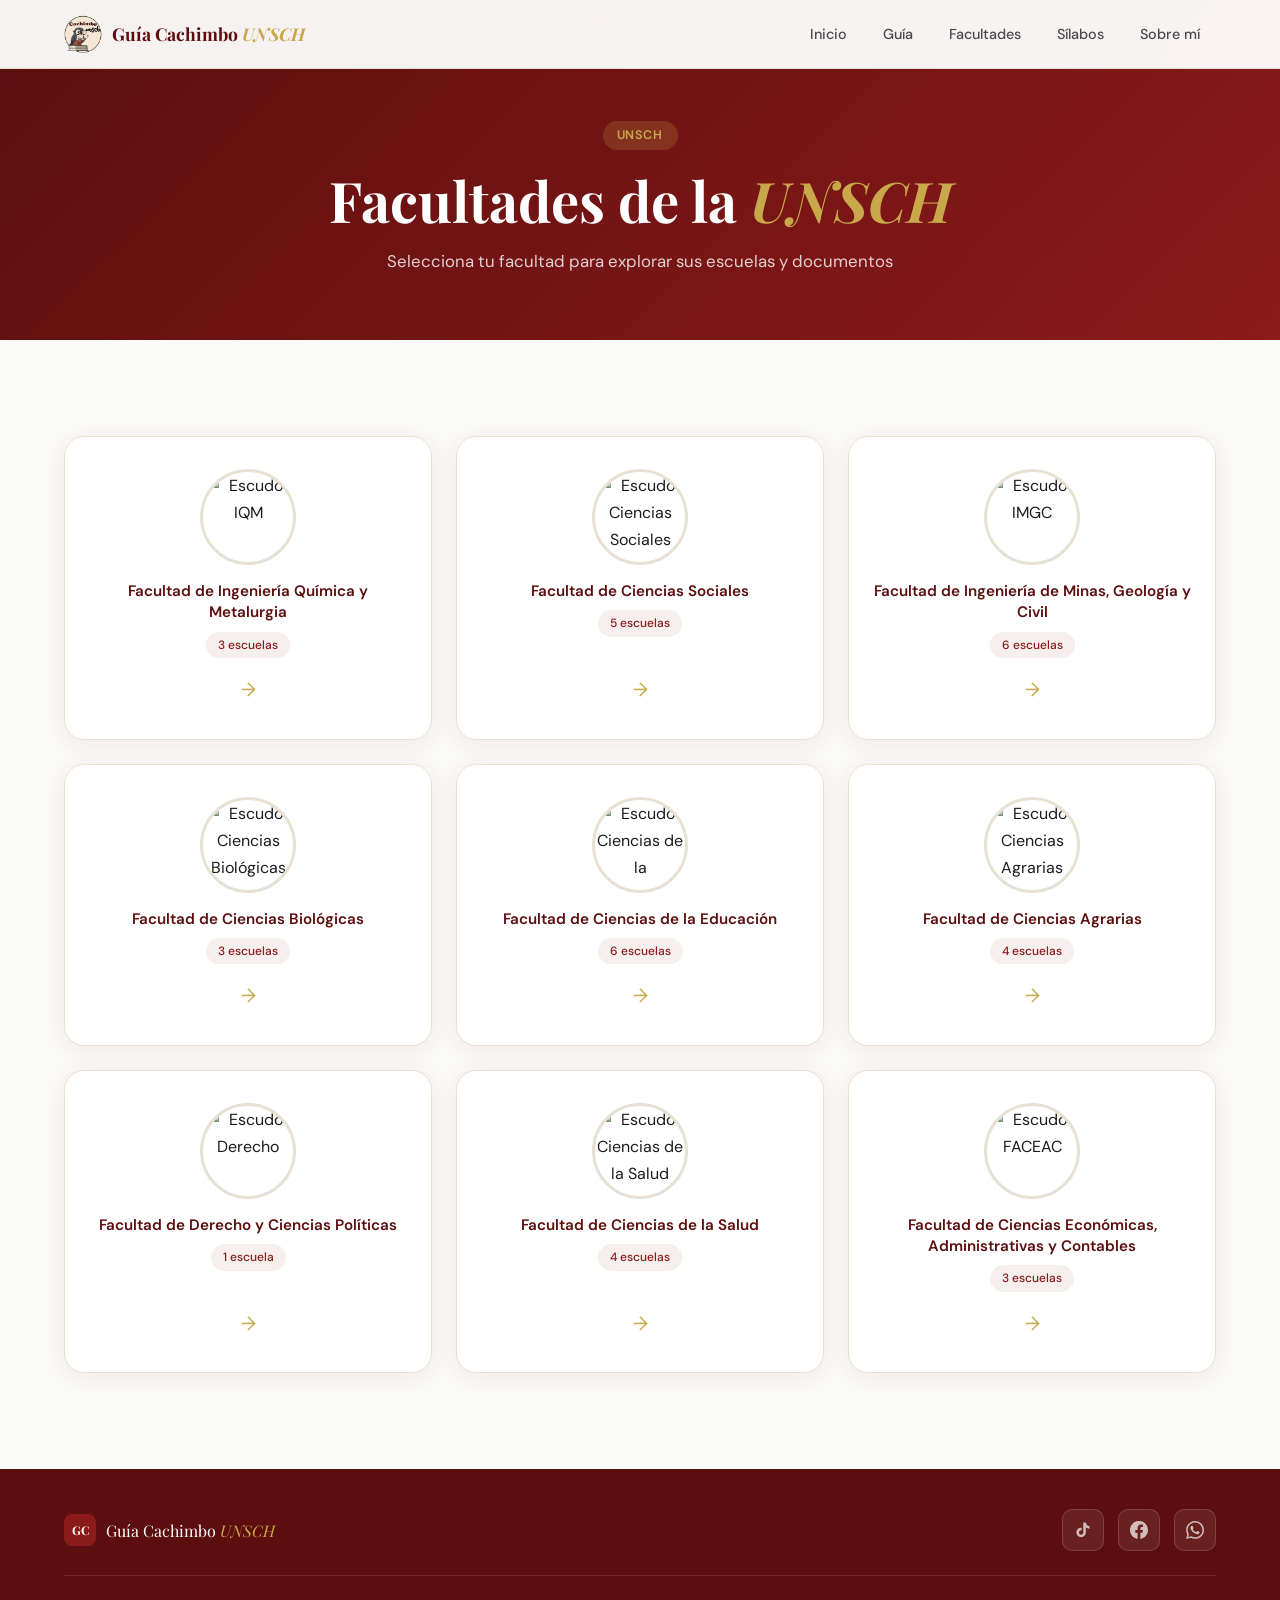
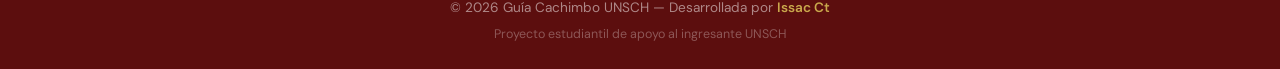
==== documentos.html @ e3ed0117 "primer subida" ====
<!DOCTYPE html>
<html lang="es">
<head>
  <meta charset="UTF-8">
  <meta name="viewport" content="width=device-width, initial-scale=1.0">
  <title>Documentos — Guía Cachimbo UNSCH</title>
  <link rel="preconnect" href="https://fonts.googleapis.com">
  <link rel="preconnect" href="https://fonts.gstatic.com" crossorigin>
  <link href="https://fonts.googleapis.com/css2?family=Playfair+Display:wght@700;900&family=DM+Sans:wght@300;400;500;600&display=swap" rel="stylesheet">
  <link rel="stylesheet" href="styles.css">
</head>
<body>

  <!-- NAVBAR -->
  <nav id="navbar">
    <div class="nav-container">
      <a href="index.html" class="nav-logo">
        <img src="imagenes/logo.png" alt="Logo" style="height:38px;width:auto;border-radius:8px;">
        <span>Guía Cachimbo <em>UNSCH</em></span>
      </a>
      <ul class="nav-links" id="nav-links">
        <li><a href="index.html" class="nav-link">Inicio</a></li>
        <li><a href="guia.html" class="nav-link">Guía</a></li>
        <li><a href="facultades.html" class="nav-link activo">Facultades</a></li>
        <li><a href="silabos.html" class="nav-link">Sílabos</a></li>
        <li><a href="sobre-mi.html" class="nav-link">Sobre mí</a></li>
      </ul>
      <button class="menu-btn" id="menu-btn" aria-label="Abrir menú">
        <span></span><span></span><span></span>
      </button>
    </div>
  </nav>

  <!-- HERO MEDIANO -->
  <section class="pagina-hero pagina-hero--md">
    <div class="pagina-hero-content">
      <span class="seccion-tag" id="hero-facultad">Facultad</span>
      <h1 id="hero-titulo">Documentos</h1>
    </div>
  </section>

  <!-- DOCUMENTOS -->
  <section class="seccion">
    <div class="container">

      <!-- Botón volver -->
      <a id="btn-volver-esc" href="facultades.html" class="btn-volver-body">← Volver a Escuelas</a>

      <!-- 3 tarjetas -->
      <div class="docs-grid" id="docs-grid">

        <!-- Currículo -->
        <div class="doc-card-full">
          <div class="doc-card-img">
            <img src="imagenes/curriculo.png" alt="Currículo">
          </div>
          <div class="doc-card-body">
            <h3>Currículo</h3>
            <p class="doc-formato">📄 Formato PDF</p>
            <p class="doc-desc">Documento oficial que describe el perfil profesional, competencias y estructura académica de la carrera.</p>
            <div class="doc-btns">
              <a id="btn-des-curriculo" href="#" download class="doc-btn doc-btn--rojo">⬇ Descargar</a>
              <a id="btn-abr-curriculo" href="#" target="_blank" class="doc-btn doc-btn--dorado">↗ Abrir</a>
            </div>
          </div>
        </div>

        <!-- Plan de estudios -->
        <div class="doc-card-full">
          <div class="doc-card-img">
            <img src="imagenes/plan.png" alt="Plan de estudios">
          </div>
          <div class="doc-card-body">
            <h3>Plan de estudios</h3>
            <p class="doc-formato">📄 Formato PDF</p>
            <p class="doc-desc">Lista completa de cursos por ciclo, con créditos, horas de teoría, práctica y laboratorio.</p>
            <div class="doc-btns">
              <a id="btn-des-plan" href="#" download class="doc-btn doc-btn--rojo">⬇ Descargar</a>
              <a id="btn-abr-plan" href="#" target="_blank" class="doc-btn doc-btn--dorado">↗ Abrir</a>
            </div>
          </div>
        </div>

        <!-- Malla curricular -->
        <div class="doc-card-full">
          <div class="doc-card-img">
            <img src="imagenes/malla.png" alt="Malla curricular">
          </div>
          <div class="doc-card-body">
            <h3>Malla curricular</h3>
            <p class="doc-formato">📄 Formato PDF</p>
            <p class="doc-desc">Representación visual de todos los cursos y sus conexiones, organizada por ciclos y series.</p>
            <div class="doc-btns">
              <a id="btn-des-malla" href="#" download class="doc-btn doc-btn--rojo">⬇ Descargar</a>
              <a id="btn-abr-malla" href="#" target="_blank" class="doc-btn doc-btn--dorado">↗ Abrir</a>
            </div>
          </div>
        </div>

      </div>
    </div>
  </section>

  <!-- FOOTER -->
  <footer id="footer">
    <div class="container">
      <div class="footer-top">
        <div class="footer-brand">
          <div class="logo-placeholder logo-placeholder--sm">GC</div>
          <span>Guía Cachimbo <em>UNSCH</em></span>
        </div>
        <div class="footer-redes">
          <a href="https://www.tiktok.com/@issac_ct" target="_blank" class="red-social" title="TikTok">
            <svg viewBox="0 0 24 24" fill="currentColor"><path d="M19.59 6.69a4.83 4.83 0 01-3.77-4.25V2h-3.45v13.67a2.89 2.89 0 01-2.88 2.5 2.89 2.89 0 01-2.89-2.89 2.89 2.89 0 012.89-2.89c.28 0 .54.04.79.1V9.01a6.33 6.33 0 00-.79-.05 6.34 6.34 0 00-6.34 6.34 6.34 6.34 0 006.34 6.34 6.34 6.34 0 006.33-6.34V8.69a8.17 8.17 0 004.78 1.52V6.76a4.84 4.84 0 01-1-.07z"/></svg>
          </a>
          <a href="https://www.facebook.com/share/187raXF2q7/" target="_blank" class="red-social" title="Facebook">
            <svg viewBox="0 0 24 24" fill="currentColor"><path d="M24 12.073c0-6.627-5.373-12-12-12s-12 5.373-12 12c0 5.99 4.388 10.954 10.125 11.854v-8.385H7.078v-3.47h3.047V9.43c0-3.007 1.792-4.669 4.533-4.669 1.312 0 2.686.235 2.686.235v2.953H15.83c-1.491 0-1.956.925-1.956 1.874v2.25h3.328l-.532 3.47h-2.796v8.385C19.612 23.027 24 18.062 24 12.073z"/></svg>
          </a>
          <a href="https://wa.me/51934987563" target="_blank" class="red-social" title="WhatsApp">
            <svg viewBox="0 0 24 24" fill="currentColor"><path d="M17.472 14.382c-.297-.149-1.758-.867-2.03-.967-.273-.099-.471-.148-.67.15-.197.297-.767.966-.94 1.164-.173.199-.347.223-.644.075-.297-.15-1.255-.463-2.39-1.475-.883-.788-1.48-1.761-1.653-2.059-.173-.297-.018-.458.13-.606.134-.133.298-.347.446-.52.149-.174.198-.298.298-.497.099-.198.05-.371-.025-.52-.075-.149-.669-1.612-.916-2.207-.242-.579-.487-.5-.669-.51-.173-.008-.371-.01-.57-.01-.198 0-.52.074-.792.372-.272.297-1.04 1.016-1.04 2.479 0 1.462 1.065 2.875 1.213 3.074.149.198 2.096 3.2 5.077 4.487.709.306 1.262.489 1.694.625.712.227 1.36.195 1.871.118.571-.085 1.758-.719 2.006-1.413.248-.694.248-1.289.173-1.413-.074-.124-.272-.198-.57-.347m-5.421 7.403h-.004a9.87 9.87 0 01-5.031-1.378l-.361-.214-3.741.982.998-3.648-.235-.374a9.86 9.86 0 01-1.51-5.26c.001-5.45 4.436-9.884 9.888-9.884 2.64 0 5.122 1.03 6.988 2.898a9.825 9.825 0 012.893 6.994c-.003 5.45-4.437 9.884-9.885 9.884m8.413-18.297A11.815 11.815 0 0012.05 0C5.495 0 .16 5.335.157 11.892c0 2.096.547 4.142 1.588 5.945L.057 24l6.305-1.654a11.882 11.882 0 005.683 1.448h.005c6.554 0 11.89-5.335 11.893-11.893a11.821 11.821 0 00-3.48-8.413z"/></svg>
          </a>
        </div>
      </div>
      <div class="footer-bottom">
        <p>© 2026 Guía Cachimbo UNSCH — Desarrollada por <a href="https://www.linkedin.com/in/isaac-chuchon-tucno-9464973a5/" target="_blank">Issac Ct</a></p>
        <p class="footer-disclaimer">Proyecto estudiantil de apoyo al ingresante UNSCH</p>
      </div>
    </div>
  </footer>

  <script src="script.js"></script>
  <script>
  // ── DATOS: rutas de PDFs por escuela ──
  const pdfs = {
    // IQM
    quimica:        { curriculo: 'pdfs/iqm/quimica-curriculo.pdf',        plan: 'pdfs/iqm/quimica-plan.pdf',        malla: 'pdfs/iqm/quimica-malla.pdf' },
    alimentarias:   { curriculo: 'pdfs/iqm/alimentarias-curriculo.pdf',   plan: 'pdfs/iqm/alimentarias-plan.pdf',   malla: 'pdfs/iqm/alimentarias-malla.pdf' },
    agroindustrial: { curriculo: 'pdfs/iqm/agroindustrial-curriculo.pdf', plan: 'pdfs/iqm/agroindustrial-plan.pdf', malla: 'pdfs/iqm/agroindustrial-malla.pdf' },
    // Sociales
    ts:           { curriculo: 'pdfs/sociales/ts-curriculo.pdf',           plan: 'pdfs/sociales/ts-plan.pdf',           malla: 'pdfs/sociales/ts-malla.pdf' },
    antropologia: { curriculo: 'pdfs/sociales/antropologia-curriculo.pdf', plan: 'pdfs/sociales/antropologia-plan.pdf', malla: 'pdfs/sociales/antropologia-malla.pdf' },
    comunicacion: { curriculo: 'pdfs/sociales/comunicacion-curriculo.pdf', plan: 'pdfs/sociales/comunicacion-plan.pdf', malla: 'pdfs/sociales/comunicacion-malla.pdf' },
    arqueologia:  { curriculo: 'pdfs/sociales/arqueologia-curriculo.pdf',  plan: 'pdfs/sociales/arqueologia-plan.pdf',  malla: 'pdfs/sociales/arqueologia-malla.pdf' },
    historia:     { curriculo: 'pdfs/sociales/historia-curriculo.pdf',     plan: 'pdfs/sociales/historia-plan.pdf',     malla: 'pdfs/sociales/historia-malla.pdf' },
    // IMGC
    minas:    { curriculo: 'pdfs/imgc/minas-curriculo.pdf',    plan: 'pdfs/imgc/minas-plan.pdf',    malla: 'pdfs/imgc/minas-malla.pdf' },
    civil:    { curriculo: 'pdfs/imgc/civil-curriculo.pdf',    plan: 'pdfs/imgc/civil-plan.pdf',    malla: 'pdfs/imgc/civil-malla.pdf' },
    sistemas: { curriculo: 'pdfs/imgc/sistemas-curriculo.pdf', plan: 'pdfs/imgc/sistemas-plan.pdf', malla: 'pdfs/imgc/sistemas-malla.pdf' },
    fisica:   { curriculo: 'pdfs/imgc/fisica-curriculo.pdf',   plan: 'pdfs/imgc/fisica-plan.pdf',   malla: 'pdfs/imgc/fisica-malla.pdf' },
    mate:     { curriculo: 'pdfs/imgc/mate-curriculo.pdf',     plan: 'pdfs/imgc/mate-plan.pdf',     malla: 'pdfs/imgc/mate-malla.pdf' },
    estad:    { curriculo: 'pdfs/imgc/estad-curriculo.pdf',    plan: 'pdfs/imgc/estad-plan.pdf',    malla: 'pdfs/imgc/estad-malla.pdf' },
    // CB
    micro:    { curriculo: 'pdfs/cb/micro-curriculo.pdf',    plan: 'pdfs/cb/micro-plan.pdf',    malla: 'pdfs/cb/micro-malla.pdf' },
    bio:      { curriculo: 'pdfs/cb/bio-curriculo.pdf',      plan: 'pdfs/cb/bio-plan.pdf',      malla: 'pdfs/cb/bio-malla.pdf' },
    ecologia: { curriculo: 'pdfs/cb/ecologia-curriculo.pdf', plan: 'pdfs/cb/ecologia-plan.pdf', malla: 'pdfs/cb/ecologia-malla.pdf' },
    // CE
    inicial:   { curriculo: 'pdfs/ce/inicial-curriculo.pdf',   plan: 'pdfs/ce/inicial-plan.pdf',   malla: 'pdfs/ce/inicial-malla.pdf' },
    primaria:  { curriculo: 'pdfs/ce/primaria-curriculo.pdf',  plan: 'pdfs/ce/primaria-plan.pdf',  malla: 'pdfs/ce/primaria-malla.pdf' },
    lengua:    { curriculo: 'pdfs/ce/lengua-curriculo.pdf',    plan: 'pdfs/ce/lengua-plan.pdf',    malla: 'pdfs/ce/lengua-malla.pdf' },
    matfis:    { curriculo: 'pdfs/ce/matfis-curriculo.pdf',    plan: 'pdfs/ce/matfis-plan.pdf',    malla: 'pdfs/ce/matfis-malla.pdf' },
    ingles:    { curriculo: 'pdfs/ce/ingles-curriculo.pdf',    plan: 'pdfs/ce/ingles-plan.pdf',    malla: 'pdfs/ce/ingles-malla.pdf' },
    socfil:    { curriculo: 'pdfs/ce/socfil-curriculo.pdf',    plan: 'pdfs/ce/socfil-plan.pdf',    malla: 'pdfs/ce/socfil-malla.pdf' },
    edufisica: { curriculo: 'pdfs/ce/edufisica-curriculo.pdf', plan: 'pdfs/ce/edufisica-plan.pdf', malla: 'pdfs/ce/edufisica-malla.pdf' },
    // CA
    agronomia:    { curriculo: 'pdfs/ca/agronomia-curriculo.pdf',    plan: 'pdfs/ca/agronomia-plan.pdf',    malla: 'pdfs/ca/agronomia-malla.pdf' },
    agricola:     { curriculo: 'pdfs/ca/agricola-curriculo.pdf',     plan: 'pdfs/ca/agricola-plan.pdf',     malla: 'pdfs/ca/agricola-malla.pdf' },
    mv:           { curriculo: 'pdfs/ca/mv-curriculo.pdf',           plan: 'pdfs/ca/mv-plan.pdf',           malla: 'pdfs/ca/mv-malla.pdf' },
    agroforestal: { curriculo: 'pdfs/ca/agroforestal-curriculo.pdf', plan: 'pdfs/ca/agroforestal-plan.pdf', malla: 'pdfs/ca/agroforestal-malla.pdf' },
    // DCP
    derecho: { curriculo: 'pdfs/dcp/derecho-curriculo.pdf', plan: 'pdfs/dcp/derecho-plan.pdf', malla: 'pdfs/dcp/derecho-malla.pdf' },
    // CS
    obstetricia: { curriculo: 'pdfs/cs/obstetricia-curriculo.pdf', plan: 'pdfs/cs/obstetricia-plan.pdf', malla: 'pdfs/cs/obstetricia-malla.pdf' },
    enfermeria:  { curriculo: 'pdfs/cs/enfermeria-curriculo.pdf',  plan: 'pdfs/cs/enfermeria-plan.pdf',  malla: 'pdfs/cs/enfermeria-malla.pdf' },
    farmacia:    { curriculo: 'pdfs/cs/farmacia-curriculo.pdf',    plan: 'pdfs/cs/farmacia-plan.pdf',    malla: 'pdfs/cs/farmacia-malla.pdf' },
    mh:          { curriculo: 'pdfs/cs/mh-curriculo.pdf',          plan: 'pdfs/cs/mh-plan.pdf',          malla: 'pdfs/cs/mh-malla.pdf' },
    // FACEAC
    admi:     { curriculo: 'pdfs/faceac/admi-curriculo.pdf',     plan: 'pdfs/faceac/admi-plan.pdf',     malla: 'pdfs/faceac/admi-malla.pdf' },
    conta:    { curriculo: 'pdfs/faceac/conta-curriculo.pdf',    plan: 'pdfs/faceac/conta-plan.pdf',    malla: 'pdfs/faceac/conta-malla.pdf' },
    economia: { curriculo: 'pdfs/faceac/economia-curriculo.pdf', plan: 'pdfs/faceac/economia-plan.pdf', malla: 'pdfs/faceac/economia-malla.pdf' },
  };

  // Nombres legibles de escuelas
  const nombres = {
    quimica: 'Ingeniería Química', alimentarias: 'Industrias Alimentarias', agroindustrial: 'Ingeniería Agroindustrial',
    ts: 'Trabajo Social', antropologia: 'Antropología Social', comunicacion: 'Ciencias de la Comunicación',
    arqueologia: 'Arqueología (Arqueología)', historia: 'Arqueología (Historia)',
    minas: 'Ingeniería de Minas', civil: 'Ingeniería Civil', sistemas: 'Ingeniería de Sistemas',
    fisica: 'C.F.M. Física', mate: 'C.F.M. Matemática', estad: 'C.F.M. Estadística',
    micro: 'Biología — Microbiología', bio: 'Biología — Biotecnología', ecologia: 'Biología — Ecología',
    inicial: 'Educación Inicial', primaria: 'Educación Primaria', lengua: 'Ed. Sec. Lengua',
    matfis: 'Ed. Sec. Mat. y Física', ingles: 'Ed. Sec. Inglés', socfil: 'Ed. Sec. Soc. y Filosofía',
    edufisica: 'Educación Física',
    agronomia: 'Agronomía', agricola: 'Ingeniería Agrícola', mv: 'Medicina Veterinaria', agroforestal: 'Ingeniería Agroforestal',
    derecho: 'Derecho',
    obstetricia: 'Obstetricia', enfermeria: 'Enfermería', farmacia: 'Farmacia y Bioquímica', mh: 'Medicina Humana',
    admi: 'Administración de Empresas', conta: 'Contabilidad y Auditoría', economia: 'Economía',
  };

  // ── LEER URL ──
  const params   = new URLSearchParams(window.location.search);
  const facId    = params.get('facultad');
  const escId    = params.get('escuela');
  const escPdfs  = pdfs[escId];
  const escNombre = nombres[escId] || 'Escuela';

  if (escPdfs) {
    // Hero
    document.getElementById('hero-titulo').textContent  = escNombre;
    document.getElementById('hero-facultad').textContent = 'Documentos de la escuela';
    document.title = escNombre + ' — Documentos';

    // Botón volver
    document.getElementById('btn-volver-esc').href = `escuelas.html?facultad=${facId}`;

    // Asignar rutas a botones
    document.getElementById('btn-des-curriculo').href = escPdfs.curriculo;
    document.getElementById('btn-abr-curriculo').href = escPdfs.curriculo;
    document.getElementById('btn-des-plan').href      = escPdfs.plan;
    document.getElementById('btn-abr-plan').href      = escPdfs.plan;
    document.getElementById('btn-des-malla').href     = escPdfs.malla;
    document.getElementById('btn-abr-malla').href     = escPdfs.malla;

  } else {
    window.location.href = 'facultades.html';
  }
  </script>
</body>
</html>
---- styles.css ----
/* ══════════════════════════════════════════════════
   GUÍA CACHIMBO UNSCH — styles.css
   Colores: Rojo oscuro + Dorado + Fondo claro
   Tipografía: Playfair Display + DM Sans
══════════════════════════════════════════════════ */

/* ── VARIABLES ── */
:root {
  --rojo:       #8B1A1A;
  --rojo-oscuro:#5C0E0E;
  --rojo-claro: #B22222;
  --dorado:     #C9A84C;
  --dorado-claro:#E8C96A;
  --dorado-bg:  #FDF6E3;
  --fondo:      #FAFAF8;
  --fondo-dark: #1A0A0A;
  --texto:      #1C1C1C;
  --texto-medio:#4A4A4A;
  --texto-suave:#7A7A7A;
  --blanco:     #FFFFFF;
  --borde:      #E8E0D4;
  --sombra:     0 4px 24px rgba(139,26,26,0.08);
  --sombra-hover: 0 8px 40px rgba(139,26,26,0.16);
  --radio:      12px;
  --radio-lg:   20px;
  --transicion: all 0.3s cubic-bezier(0.4, 0, 0.2, 1);
}

/* ── RESET & BASE ── */
*, *::before, *::after { box-sizing: border-box; margin: 0; padding: 0; }

html { scroll-behavior: smooth; font-size: 16px; }

body {
  font-family: 'DM Sans', sans-serif;
  background: var(--fondo);
  color: var(--texto);
  line-height: 1.7;
  overflow-x: hidden;
}

h1, h2, h3 { font-family: 'Playfair Display', serif; line-height: 1.2; }
h4, h5, h6 { font-family: 'DM Sans', sans-serif; font-weight: 600; }

em { font-style: italic; color: var(--dorado); }

a { text-decoration: none; color: inherit; }
ul { list-style: none; }
img { max-width: 100%; display: block; }

.container {
  max-width: 1200px;
  margin: 0 auto;
  padding: 0 24px;
}

/* ── SCROLL BAR ── */
::-webkit-scrollbar { width: 6px; }
::-webkit-scrollbar-track { background: var(--fondo); }
::-webkit-scrollbar-thumb { background: var(--rojo); border-radius: 3px; }

/* ══════════════════════════════════════
   NAVBAR
══════════════════════════════════════ */
#navbar {
  position: fixed;
  top: 0; left: 0; right: 0;
  z-index: 1000;
  background: rgba(255,255,255,0.95);
  backdrop-filter: blur(12px);
  border-bottom: 1px solid var(--borde);
  transition: var(--transicion);
}

#navbar.scrolled {
  box-shadow: 0 2px 20px rgba(139,26,26,0.12);
}

.nav-container {
  max-width: 1200px;
  margin: 0 auto;
  padding: 0 24px;
  height: 68px;
  display: flex;
  align-items: center;
  justify-content: space-between;
  gap: 24px;
}

.nav-logo {
  display: flex;
  align-items: center;
  gap: 10px;
  font-family: 'Playfair Display', serif;
  font-size: 1.1rem;
  font-weight: 700;
  color: var(--rojo-oscuro);
  flex-shrink: 0;
}

.logo-placeholder {
  width: 38px; height: 38px;
  background: var(--rojo);
  color: var(--blanco);
  border-radius: 8px;
  display: flex; align-items: center; justify-content: center;
  font-family: 'Playfair Display', serif;
  font-size: 0.85rem;
  font-weight: 700;
  flex-shrink: 0;
}

.logo-placeholder--sm {
  width: 32px; height: 32px;
  font-size: 0.75rem;
}

.nav-links {
  display: flex;
  align-items: center;
  gap: 4px;
}

.nav-link {
  padding: 8px 16px;
  border-radius: 8px;
  font-size: 0.9rem;
  font-weight: 500;
  color: var(--texto-medio);
  transition: var(--transicion);
  position: relative;
}

.nav-link::after {
  content: '';
  position: absolute;
  bottom: 4px; left: 50%; right: 50%;
  height: 2px;
  background: var(--dorado);
  border-radius: 1px;
  transition: var(--transicion);
}

.nav-link:hover { color: var(--rojo); }
.nav-link:hover::after, .nav-link.activo::after { left: 16px; right: 16px; }
.nav-link.activo { color: var(--rojo); }

.menu-btn {
  display: none;
  flex-direction: column;
  gap: 5px;
  background: none;
  border: none;
  cursor: pointer;
  padding: 8px;
}

.menu-btn span {
  display: block;
  width: 22px; height: 2px;
  background: var(--rojo);
  border-radius: 1px;
  transition: var(--transicion);
}

.menu-btn.abierto span:nth-child(1) { transform: translateY(7px) rotate(45deg); }
.menu-btn.abierto span:nth-child(2) { opacity: 0; }
.menu-btn.abierto span:nth-child(3) { transform: translateY(-7px) rotate(-45deg); }

/* ══════════════════════════════════════
   HERO
══════════════════════════════════════ */
.hero {
  position: relative;
  min-height: 100vh;
  display: flex;
  align-items: center;
  justify-content: center;
  overflow: hidden;
}

.hero-bg {
  position: absolute;
  inset: 0;
  /* Para agregar imagen: background-image: url('imagenes/hero.jpg'); */
  background: linear-gradient(135deg, var(--rojo-oscuro) 0%, var(--rojo) 50%, #6B1515 100%);
  background-size: cover;
  background-position: center;
}

.hero-overlay {
  position: absolute;
  inset: 0;
  background: linear-gradient(
    to bottom,
    rgba(92,14,14,0.7) 0%,
    rgba(139,26,26,0.5) 50%,
    rgba(26,10,10,0.85) 100%
  );
}

.hero-content {
  position: relative;
  z-index: 2;
  text-align: center;
  max-width: 700px;
  padding: 0 24px;
  animation: fadeUp 1s ease both;
}

@keyframes fadeUp {
  from { opacity: 0; transform: translateY(32px); }
  to   { opacity: 1; transform: translateY(0); }
}

.hero-badge {
  display: inline-block;
  padding: 6px 16px;
  background: rgba(201,168,76,0.2);
  border: 1px solid rgba(201,168,76,0.4);
  border-radius: 100px;
  color: var(--dorado-claro);
  font-size: 0.8rem;
  font-weight: 500;
  letter-spacing: 0.04em;
  margin-bottom: 20px;
}

.hero-title {
  font-size: clamp(2.8rem, 7vw, 5rem);
  font-weight: 900;
  color: var(--blanco);
  line-height: 1.1;
  margin-bottom: 20px;
}

.hero-title em {
  color: var(--dorado);
  font-style: italic;
}

.hero-subtitle {
  font-size: clamp(1rem, 2.5vw, 1.25rem);
  color: rgba(255,255,255,0.82);
  margin-bottom: 40px;
  font-weight: 300;
}

.hero-btns {
  display: flex;
  gap: 14px;
  justify-content: center;
  flex-wrap: wrap;
}

.hero-scroll {
  position: absolute;
  bottom: 36px;
  left: 50%;
  transform: translateX(-50%);
  z-index: 2;
  display: flex;
  flex-direction: column;
  align-items: center;
  gap: 8px;
  color: rgba(255,255,255,0.5);
  font-size: 0.72rem;
  letter-spacing: 0.1em;
  text-transform: uppercase;
  animation: fadeUp 1s 0.5s ease both;
}

.scroll-line {
  width: 1px;
  height: 40px;
  background: linear-gradient(to bottom, rgba(255,255,255,0.5), transparent);
  animation: scrollPulse 2s ease infinite;
}

@keyframes scrollPulse {
  0%, 100% { transform: scaleY(1); opacity: 0.5; }
  50% { transform: scaleY(0.6); opacity: 1; }
}

/* ── BOTONES ── */
.btn {
  display: inline-flex;
  align-items: center;
  gap: 8px;
  padding: 14px 28px;
  border-radius: var(--radio);
  font-family: 'DM Sans', sans-serif;
  font-size: 0.95rem;
  font-weight: 600;
  cursor: pointer;
  border: 2px solid transparent;
  transition: var(--transicion);
}

.btn-primary {
  background: var(--dorado);
  color: var(--rojo-oscuro);
  border-color: var(--dorado);
}

.btn-primary:hover {
  background: var(--dorado-claro);
  border-color: var(--dorado-claro);
  transform: translateY(-2px);
  box-shadow: 0 8px 24px rgba(201,168,76,0.35);
}

.btn-outline {
  background: transparent;
  color: var(--blanco);
  border-color: rgba(255,255,255,0.5);
}

.btn-outline:hover {
  background: rgba(255,255,255,0.12);
  border-color: var(--blanco);
  transform: translateY(-2px);
}

/* ══════════════════════════════════════
   SECCIONES BASE
══════════════════════════════════════ */
.seccion {
  padding: 96px 0;
}

.seccion--dark {
  background: var(--fondo-dark);
}

.seccion-header {
  text-align: center;
  margin-bottom: 60px;
}

.seccion-header--light h2,
.seccion-header--light p { color: var(--blanco); }
.seccion-header--light .seccion-tag { background: rgba(201,168,76,0.2); color: var(--dorado); }

.seccion-tag {
  display: inline-block;
  padding: 4px 14px;
  background: rgba(139,26,26,0.08);
  border-radius: 100px;
  color: var(--rojo);
  font-size: 0.78rem;
  font-weight: 600;
  letter-spacing: 0.08em;
  text-transform: uppercase;
  margin-bottom: 12px;
}

.seccion-header h2 {
  font-size: clamp(2rem, 4vw, 3rem);
  color: var(--rojo-oscuro);
  margin-bottom: 14px;
}

.seccion-header p {
  font-size: 1.05rem;
  color: var(--texto-medio);
  max-width: 560px;
  margin: 0 auto;
}

/* ══════════════════════════════════════
   GUÍA — GRID & TARJETAS
══════════════════════════════════════ */
.guia-grid {
  display: grid;
  grid-template-columns: repeat(3, 1fr);
  gap: 20px;
}

/* Tarjetas especiales ocupan columna entera */
.guia-card--especial {
  grid-column: span 1;
}

.guia-card {
  background: var(--blanco);
  border: 1px solid var(--borde);
  border-radius: var(--radio-lg);
  overflow: hidden;
  transition: var(--transicion);
  box-shadow: var(--sombra);
}

.guia-card:hover {
  transform: translateY(-4px);
  box-shadow: var(--sombra-hover);
  border-color: var(--dorado);
}

/* Tarjeta especial (correo/código) */
.guia-card--especial {
  padding: 28px;
  display: flex;
  flex-direction: column;
  gap: 12px;
}

.guia-card--especial .guia-card-icon {
  font-size: 2rem;
}

.guia-card--especial h3 {
  font-size: 1.1rem;
  color: var(--rojo-oscuro);
}

.guia-card--especial p {
  font-size: 0.9rem;
  color: var(--texto-medio);
}

.img-placeholder {
  margin-top: 8px;
  padding: 20px;
  background: var(--dorado-bg);
  border: 2px dashed var(--dorado);
  border-radius: var(--radio);
  text-align: center;
  color: var(--texto-suave);
  font-size: 0.82rem;
  line-height: 1.5;
}

.img-placeholder small {
  display: block;
  margin-top: 4px;
  font-family: monospace;
  color: var(--dorado);
}

/* Tarjetas accordion */
.guia-card-header {
  display: flex;
  align-items: center;
  gap: 14px;
  padding: 20px 22px;
  cursor: pointer;
  user-select: none;
}

.guia-card-icon {
  font-size: 1.4rem;
  flex-shrink: 0;
  width: 36px;
  text-align: center;
}

.guia-card-header h3 {
  font-size: 0.95rem;
  font-weight: 600;
  font-family: 'DM Sans', sans-serif;
  color: var(--texto);
  flex: 1;
}

.guia-toggle {
  font-size: 1.3rem;
  color: var(--rojo);
  font-weight: 300;
  transition: var(--transicion);
  flex-shrink: 0;
  line-height: 1;
}

.guia-card.abierto .guia-toggle {
  transform: rotate(45deg);
  color: var(--dorado);
}

.guia-card-body {
  max-height: 0;
  overflow: hidden;
  transition: max-height 0.4s cubic-bezier(0.4, 0, 0.2, 1), padding 0.3s;
  padding: 0 22px;
}

.guia-card.abierto .guia-card-body {
  max-height: 500px;
  padding: 0 22px 22px;
}

.guia-card-body p {
  font-size: 0.9rem;
  color: var(--texto-medio);
  line-height: 1.7;
  margin-bottom: 10px;
}

.guia-card-body p:last-child { margin-bottom: 0; }

.guia-card-body ul {
  padding-left: 6px;
  display: flex;
  flex-direction: column;
  gap: 6px;
}

.guia-card-body li {
  font-size: 0.88rem;
  color: var(--texto-medio);
  padding-left: 16px;
  position: relative;
}

.guia-card-body li::before {
  content: '▸';
  position: absolute;
  left: 0;
  color: var(--dorado);
}

/* ══════════════════════════════════════
   FACULTADES
══════════════════════════════════════ */
.facultades-grid {
  display: flex;
  flex-direction: column;
  gap: 16px;
}

.facultad-card {
  background: rgba(255,255,255,0.05);
  border: 1px solid rgba(255,255,255,0.1);
  border-radius: var(--radio-lg);
  overflow: hidden;
  transition: var(--transicion);
}

.facultad-card:hover {
  border-color: rgba(201,168,76,0.3);
}

.facultad-card-header {
  display: flex;
  align-items: center;
  gap: 16px;
  padding: 20px 24px;
  cursor: pointer;
  user-select: none;
  transition: var(--transicion);
}

.facultad-card-header:hover {
  background: rgba(255,255,255,0.04);
}

.escudo-placeholder {
  width: 52px; height: 52px;
  background: linear-gradient(135deg, var(--rojo), var(--rojo-oscuro));
  border: 2px solid var(--dorado);
  border-radius: 50%;
  display: flex; align-items: center; justify-content: center;
  color: var(--dorado);
  font-family: 'Playfair Display', serif;
  font-size: 0.7rem;
  font-weight: 700;
  flex-shrink: 0;
  /* Para escudo real: sustituye por <img> */
}

.facultad-info {
  flex: 1;
}

.facultad-info h3 {
  font-size: 1.05rem;
  color: var(--blanco);
  font-family: 'DM Sans', sans-serif;
  font-weight: 600;
}

.facultad-badge {
  display: inline-block;
  margin-top: 4px;
  padding: 2px 10px;
  background: rgba(201,168,76,0.15);
  border-radius: 100px;
  color: var(--dorado);
  font-size: 0.75rem;
  font-weight: 500;
}

.fac-toggle {
  color: var(--dorado);
  font-size: 0.85rem;
  transition: var(--transicion);
  flex-shrink: 0;
}

.facultad-card.abierto .fac-toggle {
  transform: rotate(180deg);
}

.facultad-escuelas {
  max-height: 0;
  overflow: hidden;
  transition: max-height 0.5s cubic-bezier(0.4, 0, 0.2, 1);
}

.facultad-card.abierto .facultad-escuelas {
  max-height: 4000px;
}

/* ── ESCUELAS ── */
.escuela-item {
  border-top: 1px solid rgba(255,255,255,0.06);
}

.escuela-header {
  display: flex;
  align-items: center;
  gap: 14px;
  padding: 16px 24px 16px 36px;
  cursor: pointer;
  user-select: none;
  transition: var(--transicion);
}

.escuela-header:hover {
  background: rgba(255,255,255,0.04);
}

.escuela-escudo-placeholder {
  width: 36px; height: 36px;
  background: rgba(201,168,76,0.15);
  border: 1px solid rgba(201,168,76,0.3);
  border-radius: 8px;
  display: flex; align-items: center; justify-content: center;
  color: var(--dorado);
  font-size: 0.65rem;
  font-weight: 700;
  flex-shrink: 0;
}

.escuela-header span:nth-child(2) {
  flex: 1;
  color: rgba(255,255,255,0.8);
  font-size: 0.9rem;
  font-weight: 500;
}

.esc-toggle {
  color: rgba(255,255,255,0.3);
  font-size: 0.75rem;
  transition: var(--transicion);
  flex-shrink: 0;
}

.escuela-item.abierto .esc-toggle {
  transform: rotate(180deg);
  color: var(--dorado);
}

.documentos-grid {
  max-height: 0;
  overflow: hidden;
  transition: max-height 0.4s cubic-bezier(0.4, 0, 0.2, 1);
}

.escuela-item.abierto .documentos-grid {
  max-height: 600px;
}

/* ── DOCUMENTOS ── */
.documentos-grid > .doc-card:first-child,
.documentos-grid {
  display: flex;
  flex-wrap: wrap;
  gap: 14px;
  padding: 14px 24px 20px 52px;
}

.doc-card {
  background: var(--blanco);
  border: 1px solid var(--borde);
  border-radius: var(--radio);
  padding: 20px;
  min-width: 200px;
  flex: 1;
  max-width: 280px;
  transition: var(--transicion);
  box-shadow: 0 2px 12px rgba(0,0,0,0.06);
  display: flex;
  flex-direction: column;
  gap: 8px;
}

.doc-card:hover {
  transform: translateY(-3px);
  box-shadow: var(--sombra-hover);
  border-color: var(--dorado);
}

.doc-icon {
  font-size: 1.8rem;
}

.doc-card h4 {
  font-size: 0.9rem;
  color: var(--rojo-oscuro);
}

.doc-card p {
  font-size: 0.78rem;
  color: var(--texto-suave);
}

.doc-btns {
  display: flex;
  gap: 8px;
  margin-top: 4px;
  flex-wrap: wrap;
}

.btn-doc {
  flex: 1;
  padding: 8px 10px;
  border-radius: 8px;
  font-size: 0.78rem;
  font-weight: 600;
  text-align: center;
  transition: var(--transicion);
  white-space: nowrap;
}

.btn-doc--rojo {
  background: var(--rojo);
  color: var(--blanco);
}

.btn-doc--rojo:hover {
  background: var(--rojo-oscuro);
  transform: translateY(-1px);
}

.btn-doc--dorado {
  background: transparent;
  color: var(--dorado);
  border: 1.5px solid var(--dorado);
}

.btn-doc--dorado:hover {
  background: var(--dorado);
  color: var(--rojo-oscuro);
  transform: translateY(-1px);
}

/* ══════════════════════════════════════
   SOBRE MÍ
══════════════════════════════════════ */
.sobre-mi-wrapper {
  display: grid;
  grid-template-columns: 340px 1fr;
  gap: 64px;
  align-items: center;
}

.foto-placeholder {
  aspect-ratio: 3/4;
  background: linear-gradient(135deg, var(--dorado-bg), #F0E6CC);
  border: 3px solid var(--dorado);
  border-radius: var(--radio-lg);
  display: flex;
  flex-direction: column;
  align-items: center;
  justify-content: center;
  gap: 8px;
  color: var(--texto-suave);
  font-size: 0.9rem;
}

.foto-placeholder small {
  font-family: monospace;
  font-size: 0.75rem;
  color: var(--dorado);
}

.sobre-mi-texto .seccion-tag { margin-bottom: 12px; }

.sobre-mi-texto h2 {
  font-size: clamp(1.8rem, 3vw, 2.5rem);
  color: var(--rojo-oscuro);
  margin-bottom: 16px;
}

.sobre-lead {
  font-size: 1.15rem;
  color: var(--texto);
  font-weight: 500;
  margin-bottom: 16px;
  line-height: 1.6;
}

.sobre-mi-texto p {
  color: var(--texto-medio);
  margin-bottom: 14px;
  font-size: 0.95rem;
}

.sobre-mi-texto .btn {
  margin-top: 8px;
}

/* ══════════════════════════════════════
   FOOTER
══════════════════════════════════════ */
#footer {
  background: var(--rojo-oscuro);
  padding: 40px 0 24px;
}

.footer-top {
  display: flex;
  align-items: center;
  justify-content: space-between;
  padding-bottom: 24px;
  border-bottom: 1px solid rgba(255,255,255,0.1);
  margin-bottom: 20px;
  flex-wrap: wrap;
  gap: 20px;
}

.footer-brand {
  display: flex;
  align-items: center;
  gap: 10px;
  font-family: 'Playfair Display', serif;
  font-size: 1rem;
  color: var(--blanco);
}

.footer-redes {
  display: flex;
  gap: 14px;
}

.red-social {
  width: 42px; height: 42px;
  background: rgba(255,255,255,0.08);
  border: 1px solid rgba(255,255,255,0.15);
  border-radius: 10px;
  display: flex; align-items: center; justify-content: center;
  color: rgba(255,255,255,0.7);
  transition: var(--transicion);
}

.red-social svg { width: 18px; height: 18px; }

.red-social:hover {
  background: var(--dorado);
  border-color: var(--dorado);
  color: var(--rojo-oscuro);
  transform: translateY(-2px);
}

.footer-bottom {
  text-align: center;
}

.footer-bottom p {
  color: rgba(255,255,255,0.5);
  font-size: 0.85rem;
}

.footer-bottom a {
  color: var(--dorado);
  font-weight: 600;
  transition: var(--transicion);
}

.footer-bottom a:hover { color: var(--dorado-claro); }

.footer-disclaimer {
  margin-top: 4px;
  font-size: 0.78rem !important;
  color: rgba(255,255,255,0.3) !important;
}

/* ══════════════════════════════════════
   RESPONSIVE — TABLET (≤ 900px)
══════════════════════════════════════ */
@media (max-width: 900px) {

  .guia-grid {
    grid-template-columns: repeat(2, 1fr);
  }

  .guia-card--especial {
    grid-column: span 1;
  }

  .sobre-mi-wrapper {
    grid-template-columns: 1fr;
    gap: 36px;
  }

  .foto-placeholder {
    max-width: 300px;
    margin: 0 auto;
    aspect-ratio: 1/1;
  }
}

/* ══════════════════════════════════════
   RESPONSIVE — MOBILE (≤ 600px)
══════════════════════════════════════ */
@media (max-width: 600px) {

  /* Navbar móvil */
  .nav-links {
    display: none;
    position: fixed;
    top: 68px; left: 0; right: 0;
    background: var(--blanco);
    flex-direction: column;
    padding: 16px;
    border-bottom: 1px solid var(--borde);
    box-shadow: 0 8px 24px rgba(0,0,0,0.08);
    gap: 4px;
  }

  .nav-links.abierto { display: flex; }

  .nav-link {
    width: 100%;
    padding: 12px 16px;
  }

  .menu-btn { display: flex; }

  /* Hero */
  .hero-btns { flex-direction: column; align-items: center; }
  .btn { width: 100%; max-width: 280px; justify-content: center; }

  /* Guía */
  .guia-grid { grid-template-columns: 1fr; }

  .seccion { padding: 64px 0; }

  /* Facultades */
  .escuela-header { padding-left: 20px; }
  .documentos-grid { padding-left: 20px; }

  .doc-card { min-width: 100%; }

  /* Sobre mí */
  .sobre-mi-texto h2 { font-size: 1.8rem; }

  /* Footer */
  .footer-top { flex-direction: column; align-items: flex-start; }
}

/* ══════════════════════════════════════
   ACCESOS RÁPIDOS
══════════════════════════════════════ */
.accesos {
  padding: 0;
  margin-top: -2px;
  background: var(--blanco);
}

.accesos-grid {
  display: grid;
  grid-template-columns: repeat(3, 1fr);
}

.acceso-card {
  display: flex;
  align-items: center;
  gap: 16px;
  padding: 32px 28px;
  border-right: 1px solid var(--borde);
  transition: var(--transicion);
  position: relative;
  overflow: hidden;
  text-decoration: none;
}

.acceso-card:last-child { border-right: none; }

.acceso-card::before {
  content: '';
  position: absolute;
  bottom: 0; left: 0; right: 0;
  height: 3px;
  background: var(--dorado);
  transform: scaleX(0);
  transition: var(--transicion);
}

.acceso-card:hover::before { transform: scaleX(1); }
.acceso-card:hover { background: var(--dorado-bg); }

.acceso-card--destacado {
  background: var(--rojo-oscuro);
}
.acceso-card--destacado .acceso-texto h3 { color: var(--blanco); }
.acceso-card--destacado .acceso-texto p { color: rgba(255,255,255,0.7); }
.acceso-card--destacado .acceso-flecha { color: var(--dorado); }
.acceso-card--destacado:hover { background: var(--rojo); }
.acceso-card--destacado::before { background: var(--dorado); }

.acceso-icono {
  font-size: 2.2rem;
  flex-shrink: 0;
}

.acceso-texto h3 {
  font-family: 'DM Sans', sans-serif;
  font-size: 1rem;
  font-weight: 600;
  color: var(--rojo-oscuro);
  margin-bottom: 4px;
}

.acceso-texto p {
  font-size: 0.83rem;
  color: var(--texto-suave);
  line-height: 1.5;
}

.acceso-flecha {
  font-size: 1.4rem;
  color: var(--dorado);
  margin-left: auto;
  flex-shrink: 0;
  transition: var(--transicion);
}

.acceso-card:hover .acceso-flecha {
  transform: translateX(4px);
}

/* ══════════════════════════════════════
   ESTADÍSTICAS
══════════════════════════════════════ */
.estadisticas {
  padding: 64px 0;
  background: linear-gradient(135deg, var(--rojo-oscuro), var(--rojo));
}

.stats-grid {
  display: flex;
  align-items: center;
  justify-content: center;
  gap: 0;
  flex-wrap: wrap;
}

.stat-item {
  text-align: center;
  padding: 20px 48px;
  flex: 1;
  min-width: 160px;
}

.stat-numero-wrap {
  display: flex;
  align-items: baseline;
  justify-content: center;
  gap: 2px;
}

.stat-numero {
  font-family: 'Playfair Display', serif;
  font-size: 3.5rem;
  font-weight: 900;
  color: var(--dorado);
  line-height: 1;
}

.stat-plus {
  font-family: 'Playfair Display', serif;
  font-size: 2rem;
  font-weight: 700;
  color: var(--dorado-claro);
}

.stat-label {
  margin-top: 8px;
  font-size: 0.9rem;
  font-weight: 500;
  color: rgba(255,255,255,0.75);
  letter-spacing: 0.05em;
  text-transform: uppercase;
}

.stat-divider {
  width: 1px;
  height: 60px;
  background: rgba(255,255,255,0.15);
  flex-shrink: 0;
}

/* ══════════════════════════════════════
   CTA ¿ERES CACHIMBO?
══════════════════════════════════════ */
.cachimbo-cta {
  padding: 96px 0;
  background: var(--fondo);
}

.cta-wrapper {
  display: grid;
  grid-template-columns: 1fr 1fr;
  gap: 64px;
  align-items: center;
}

.cta-texto .seccion-tag { margin-bottom: 12px; display: inline-block; }

.cta-texto h2 {
  font-size: clamp(1.8rem, 3vw, 2.8rem);
  color: var(--rojo-oscuro);
  margin-bottom: 16px;
}

.cta-lead {
  font-size: 1.1rem;
  color: var(--texto);
  font-weight: 500;
  margin-bottom: 14px;
  line-height: 1.6;
}

.cta-texto p {
  color: var(--texto-medio);
  font-size: 0.95rem;
  margin-bottom: 14px;
}

.cta-btns {
  display: flex;
  gap: 14px;
  flex-wrap: wrap;
  margin-top: 8px;
}

.btn-secondary {
  display: inline-flex;
  align-items: center;
  padding: 14px 28px;
  border-radius: var(--radio);
  font-family: 'DM Sans', sans-serif;
  font-size: 0.95rem;
  font-weight: 600;
  border: 2px solid var(--borde);
  color: var(--texto-medio);
  transition: var(--transicion);
}

.btn-secondary:hover {
  border-color: var(--rojo);
  color: var(--rojo);
  transform: translateY(-2px);
}

/* Decoración lado derecho del CTA */
.cta-decoracion {
  position: relative;
  height: 320px;
}

.deco-circulo {
  position: absolute;
  border-radius: 50%;
}

.deco-circulo--1 {
  width: 280px; height: 280px;
  background: linear-gradient(135deg, rgba(139,26,26,0.08), rgba(201,168,76,0.12));
  border: 2px solid rgba(201,168,76,0.2);
  top: 20px; left: 50%;
  transform: translateX(-50%);
}

.deco-circulo--2 {
  width: 180px; height: 180px;
  background: linear-gradient(135deg, rgba(201,168,76,0.1), rgba(139,26,26,0.06));
  border: 1px solid rgba(139,26,26,0.15);
  top: 70px; left: 50%;
  transform: translateX(-50%);
}

.deco-card-flotante {
  position: absolute;
  display: flex;
  align-items: center;
  gap: 12px;
  background: var(--blanco);
  border: 1px solid var(--borde);
  border-radius: var(--radio);
  padding: 14px 18px;
  box-shadow: var(--sombra);
  animation: flotar 3s ease-in-out infinite;
  z-index: 2;
}

.deco-card-flotante--2 {
  bottom: 20px;
  right: 0;
  animation-delay: 1.5s;
}

.deco-card-flotante:first-of-type {
  top: 30px;
  left: 0;
}

@keyframes flotar {
  0%, 100% { transform: translateY(0); }
  50% { transform: translateY(-10px); }
}

.deco-emoji { font-size: 1.6rem; }

.deco-card-flotante strong {
  display: block;
  font-size: 0.88rem;
  color: var(--rojo-oscuro);
}

.deco-card-flotante p {
  font-size: 0.78rem;
  color: var(--texto-suave);
  margin: 0;
}

/* ══════════════════════════════════════
   RESPONSIVE NUEVAS SECCIONES
══════════════════════════════════════ */
@media (max-width: 900px) {
  .accesos-grid { grid-template-columns: 1fr; }
  .acceso-card { border-right: none; border-bottom: 1px solid var(--borde); }
  .acceso-card:last-child { border-bottom: none; }
  .cta-wrapper { grid-template-columns: 1fr; }
  .cta-decoracion { display: none; }
  .stats-grid { gap: 0; }
  .stat-item { padding: 20px 24px; }
  .stat-divider { height: 1px; width: 60px; }
}

@media (max-width: 600px) {
  .stat-numero { font-size: 2.5rem; }
  .stats-grid { flex-wrap: wrap; }
  .stat-item { min-width: 40%; }
  .stat-divider { display: none; }
}

/* ══════════════════════════════════════
   CTA — IMAGEN CACHIMBO CON DESENFOQUE
══════════════════════════════════════ */
.cta-imagen {
  display: flex;
  align-items: center;
  justify-content: center;
}

.cta-imagen-wrap {
  position: relative;
  width: 100%;
  max-width: 440px;
  border-radius: var(--radio-lg);
  overflow: hidden;
}

.cta-imagen-wrap img {
  width: 100%;
  height: 420px;
  object-fit: cover;
  display: block;
  border-radius: var(--radio-lg);
}

/* Desenfoque suave en los 4 bordes con máscara */
.cta-imagen-wrap::after {
  content: '';
  position: absolute;
  inset: 0;
  border-radius: var(--radio-lg);
  background:
    radial-gradient(ellipse at center, transparent 55%, var(--fondo) 100%);
  pointer-events: none;
}

/* Borde dorado sutil */
.cta-imagen-wrap::before {
  content: '';
  position: absolute;
  inset: 0;
  border-radius: var(--radio-lg);
  border: 2px solid rgba(201,168,76,0.3);
  z-index: 2;
  pointer-events: none;
}

/* ══════════════════════════════════════
   HERO DE PÁGINAS INTERNAS
══════════════════════════════════════ */
.pagina-hero {
  background: linear-gradient(135deg, var(--rojo-oscuro), var(--rojo));
  padding: 120px 24px 64px;
  text-align: center;
}

.pagina-hero-content { max-width: 700px; margin: 0 auto; }
.pagina-hero-content .seccion-tag { background: rgba(201,168,76,0.2); color: var(--dorado); margin-bottom: 16px; display: inline-block; }
.pagina-hero-content h1 { font-size: clamp(2rem, 5vw, 3.5rem); color: var(--blanco); margin-bottom: 14px; }
.pagina-hero-content h1 em { color: var(--dorado); }
.pagina-hero-content p { color: rgba(255,255,255,0.8); font-size: 1.05rem; }

/* ══════════════════════════════════════
   GUÍA — TARJETAS ABIERTAS
══════════════════════════════════════ */
.guia-seccion { background: var(--fondo); }

.guia-cards-grid {
  display: grid;
  grid-template-columns: repeat(3, 1fr);
  gap: 20px;
}

.gcard {
  background: var(--blanco);
  border: 1px solid var(--borde);
  border-radius: var(--radio-lg);
  padding: 26px;
  display: flex;
  flex-direction: column;
  gap: 12px;
  transition: var(--transicion);
  box-shadow: var(--sombra);
}

.gcard:hover {
  transform: translateY(-4px);
  box-shadow: var(--sombra-hover);
  border-color: var(--dorado);
}

.gcard--especial {
  border-top: 3px solid var(--dorado);
}

.gcard--destacado {
  background: linear-gradient(135deg, var(--blanco), var(--blanco));
  border-color: var(--dorado);
}

.gcard--destacado h3 { color: var(--blanco); }
.gcard--destacado p  { color: rgba(255,255,255,0.85); }
.gcard--destacado strong { color: var(--dorado); }

.gcard--full {
  grid-column: 1 / -1;
}

.gcard-icono {
  font-size: 1.8rem;
  line-height: 1;
}

.gcard h3 {
  font-family: 'DM Sans', sans-serif;
  font-size: 0.98rem;
  font-weight: 600;
  color: var(--rojo-oscuro);
  line-height: 1.4;
}

.gcard p {
  font-size: 0.88rem;
  color: var(--texto-medio);
  line-height: 1.7;
}

.gcard ul {
  display: flex;
  flex-direction: column;
  gap: 6px;
  padding-left: 4px;
}

.gcard li {
  font-size: 0.87rem;
  color: var(--texto-medio);
  padding-left: 16px;
  position: relative;
  line-height: 1.5;
}

.gcard li::before {
  content: '▸';
  position: absolute;
  left: 0;
  color: var(--dorado);
}

/* Becas grid dentro de la tarjeta full */
.becas-grid {
  display: grid;
  grid-template-columns: repeat(2, 1fr);
  gap: 16px;
  margin-top: 4px;
}

.beca-item {
  background: var(--fondo);
  border: 1px solid var(--borde);
  border-radius: var(--radio);
  padding: 16px;
}

.beca-item strong {
  display: block;
  font-size: 0.88rem;
  color: var(--rojo-oscuro);
  margin-bottom: 6px;
}

.beca-item p {
  font-size: 0.83rem;
  color: var(--texto-medio);
  margin: 0;
}

/* ── RESPONSIVE GUÍA ── */
@media (max-width: 900px) {
  .guia-cards-grid { grid-template-columns: repeat(2, 1fr); }
  .becas-grid { grid-template-columns: 1fr; }
}

@media (max-width: 600px) {
  .guia-cards-grid { grid-template-columns: 1fr; }
  .gcard--full { grid-column: span 1; }
}

/* ══════════════════════════════════════
   FACULTADES — GRID DE TARJETAS
══════════════════════════════════════ */
.fac-grid {
  display: grid;
  grid-template-columns: repeat(3, 1fr);
  gap: 24px;
}

.fac-card {
  display: flex;
  flex-direction: column;
  align-items: center;
  gap: 16px;
  padding: 32px 24px;
  background: var(--blanco);
  border: 1px solid var(--borde);
  border-radius: var(--radio-lg);
  box-shadow: var(--sombra);
  text-decoration: none;
  transition: var(--transicion);
  position: relative;
  overflow: hidden;
  text-align: center;
}

.fac-card::before {
  content: '';
  position: absolute;
  bottom: 0; left: 0; right: 0;
  height: 4px;
  background: linear-gradient(90deg, var(--rojo), var(--dorado));
  transform: scaleX(0);
  transition: var(--transicion);
}

.fac-card:hover {
  transform: translateY(-6px);
  box-shadow: var(--sombra-hover);
  border-color: var(--dorado);
}

.fac-card:hover::before {
  transform: scaleX(1);
}

.fac-card-escudo {
  width: 96px;
  height: 96px;
  border-radius: 50%;
  overflow: hidden;
  border: 3px solid var(--borde);
  transition: var(--transicion);
  flex-shrink: 0;
}

.fac-card:hover .fac-card-escudo {
  border-color: var(--dorado);
  transform: scale(1.05);
}

.fac-card-escudo img {
  width: 100%;
  height: 100%;
  object-fit: cover;
}

.fac-card-info {
  display: flex;
  flex-direction: column;
  align-items: center;
  gap: 8px;
  flex: 1;
}

.fac-card-info h3 {
  font-family: 'DM Sans', sans-serif;
  font-size: 0.95rem;
  font-weight: 600;
  color: var(--rojo-oscuro);
  line-height: 1.4;
}

.fac-card-badge {
  display: inline-block;
  padding: 3px 12px;
  background: rgba(139,26,26,0.07);
  border-radius: 100px;
  color: var(--rojo);
  font-size: 0.75rem;
  font-weight: 500;
}

.fac-card-arrow {
  font-size: 1.2rem;
  color: var(--dorado);
  transition: var(--transicion);
}

.fac-card:hover .fac-card-arrow {
  transform: translateX(4px);
}

/* ── RESPONSIVE FACULTADES ── */
@media (max-width: 900px) {
  .fac-grid { grid-template-columns: repeat(2, 1fr); }
}

@media (max-width: 500px) {
  .fac-grid { grid-template-columns: 1fr; }
}

/* ══════════════════════════════════════
   BREADCRUMB
══════════════════════════════════════ */
.breadcrumb {
  display: inline-block;
  margin-bottom: 12px;
  color: rgba(255,255,255,0.6);
  font-size: 0.85rem;
  font-weight: 500;
  transition: var(--transicion);
  text-decoration: none;
}
.breadcrumb:hover { color: var(--dorado); }

/* ══════════════════════════════════════
   ESCUELAS — TARJETAS
══════════════════════════════════════ */
.esc-grid {
  display: grid;
  grid-template-columns: repeat(3, 1fr);
  gap: 24px;
}

.esc-card {
  background: var(--blanco);
  border: 1px solid var(--borde);
  border-radius: var(--radio-lg);
  box-shadow: var(--sombra);
  overflow: hidden;
  transition: var(--transicion);
  display: flex;
  flex-direction: column;
}

.esc-card:hover {
  transform: translateY(-5px);
  box-shadow: var(--sombra-hover);
  border-color: var(--dorado);
}

/* Escudo con visor */
.esc-card-escudo {
  position: relative;
  width: 100%;
  height: 180px;
  overflow: hidden;
  cursor: zoom-in;
  background: var(--dorado-bg);
  display: flex;
  align-items: center;
  justify-content: center;
}

.esc-card-escudo img {
  width: 120px;
  height: 120px;
  object-fit: contain;
  transition: var(--transicion);
}

.esc-escudo-overlay {
  position: absolute;
  inset: 0;
  background: rgba(139,26,26,0.75);
  color: var(--blanco);
  display: flex;
  align-items: center;
  justify-content: center;
  font-size: 1rem;
  font-weight: 600;
  opacity: 0;
  transition: var(--transicion);
}

.esc-card-escudo:hover img { transform: scale(1.08); }
.esc-card-escudo:hover .esc-escudo-overlay { opacity: 1; }

/* Info y botón */
.esc-card-info {
  padding: 20px;
  display: flex;
  flex-direction: column;
  gap: 14px;
  flex: 1;
}

.esc-card-info h3 {
  font-family: 'DM Sans', sans-serif;
  font-size: 0.95rem;
  font-weight: 600;
  color: var(--rojo-oscuro);
  line-height: 1.4;
}

.btn-ver-docs {
  display: block;
  width: 100%;
  padding: 14px;
  background: var(--rojo);
  color: var(--blanco);
  border-radius: var(--radio);
  text-align: center;
  font-size: 1rem;
  font-weight: 600;
  text-decoration: none;
  transition: var(--transicion);
  margin-top: auto;
  letter-spacing: 0.01em;
}

.btn-ver-docs:hover {
  background: var(--rojo-oscuro);
  transform: translateY(-2px);
  box-shadow: 0 6px 20px rgba(139,26,26,0.3);
}

/* ══════════════════════════════════════
   VISOR DE IMAGEN
══════════════════════════════════════ */
.visor-overlay {
  position: fixed;
  inset: 0;
  background: rgba(0,0,0,0.88);
  z-index: 9999;
  display: flex;
  align-items: center;
  justify-content: center;
  opacity: 0;
  pointer-events: none;
  transition: opacity 0.3s ease;
}

.visor-overlay.activo {
  opacity: 1;
  pointer-events: all;
}

.visor-overlay img {
  max-width: 80vw;
  max-height: 80vh;
  object-fit: contain;
  border-radius: var(--radio-lg);
  border: 3px solid var(--dorado);
  transform: scale(0.85);
  transition: transform 0.3s ease;
}

.visor-overlay.activo img { transform: scale(1); }

.visor-cerrar {
  position: absolute;
  top: 20px; right: 24px;
  background: rgba(255,255,255,0.1);
  border: 1px solid rgba(255,255,255,0.2);
  color: var(--blanco);
  width: 44px; height: 44px;
  border-radius: 50%;
  font-size: 1.1rem;
  cursor: pointer;
  transition: var(--transicion);
}

.visor-cerrar:hover {
  background: var(--rojo);
  border-color: var(--rojo);
}

/* ── RESPONSIVE ESCUELAS ── */
@media (max-width: 900px) {
  .esc-grid { grid-template-columns: repeat(2, 1fr); }
}
@media (max-width: 500px) {
  .esc-grid { grid-template-columns: 1fr; }
}

/* ══════════════════════════════════════
   HERO MEDIANO (páginas internas)
══════════════════════════════════════ */
.pagina-hero--md {
  padding: 100px 24px 40px;
}
.pagina-hero--md h1 {
  font-size: clamp(1.5rem, 3.5vw, 2.4rem);
}

/* ══════════════════════════════════════
   ESCUELAS — TARJETAS CON CÍRCULO
══════════════════════════════════════ */
.esc-card {
  background: var(--blanco);
  border: 1px solid var(--borde);
  border-radius: var(--radio-lg);
  box-shadow: var(--sombra);
  overflow: hidden;
  transition: var(--transicion);
  display: flex;
  flex-direction: column;
  align-items: center;
  padding: 28px 20px 20px;
  text-align: center;
}

.esc-card:hover {
  transform: translateY(-5px);
  box-shadow: var(--sombra-hover);
  border-color: var(--dorado);
}

/* Wrapper del círculo — cursor zoom */
.esc-card-escudo-wrap {
  cursor: zoom-in;
  position: relative;
  display: inline-block;
  margin-bottom: 16px;
}

/* Reutiliza el círculo de facultades */
.esc-escudo-circulo {
  transition: var(--transicion);
}

.esc-card-escudo-wrap:hover .esc-escudo-circulo {
  border-color: var(--dorado);
  transform: scale(1.06);
}

/* Overlay 🔍 encima del círculo */
.esc-escudo-overlay {
  position: absolute;
  inset: 0;
  border-radius: 50%;
  background: rgba(139,26,26,0.7);
  display: flex;
  align-items: center;
  justify-content: center;
  font-size: 1.4rem;
  opacity: 0;
  transition: var(--transicion);
}

.esc-card-escudo-wrap:hover .esc-escudo-overlay {
  opacity: 1;
}

/* Info y botón */
.esc-card-info {
  display: flex;
  flex-direction: column;
  gap: 14px;
  width: 100%;
}

.esc-card-info h3 {
  font-family: 'DM Sans', sans-serif;
  font-size: 0.95rem;
  font-weight: 600;
  color: var(--rojo-oscuro);
  line-height: 1.4;
}

.btn-ver-docs {
  display: block;
  width: 100%;
  padding: 14px;
  background: var(--rojo);
  color: var(--blanco);
  border-radius: var(--radio);
  text-align: center;
  font-size: 1rem;
  font-weight: 600;
  text-decoration: none;
  transition: var(--transicion);
  letter-spacing: 0.01em;
}

.btn-ver-docs:hover {
  background: var(--rojo-oscuro);
  transform: translateY(-2px);
  box-shadow: 0 6px 20px rgba(139,26,26,0.3);
}

/* ══════════════════════════════════════
   VISOR DE IMAGEN
══════════════════════════════════════ */
.visor-overlay {
  position: fixed;
  inset: 0;
  background: rgba(0,0,0,0.88);
  z-index: 9999;
  display: flex;
  align-items: center;
  justify-content: center;
  opacity: 0;
  pointer-events: none;
  transition: opacity 0.3s ease;
}

.visor-overlay.activo {
  opacity: 1;
  pointer-events: all;
}

.visor-overlay img {
  max-width: 80vw;
  max-height: 80vh;
  object-fit: contain;
  border-radius: var(--radio-lg);
  border: 3px solid var(--dorado);
  transform: scale(0.85);
  transition: transform 0.3s ease;
}

.visor-overlay.activo img { transform: scale(1); }

.visor-cerrar {
  position: absolute;
  top: 20px; right: 24px;
  background: rgba(255,255,255,0.1);
  border: 1px solid rgba(255,255,255,0.2);
  color: var(--blanco);
  width: 44px; height: 44px;
  border-radius: 50%;
  font-size: 1.1rem;
  cursor: pointer;
  transition: var(--transicion);
}

.visor-cerrar:hover {
  background: var(--rojo);
  border-color: var(--rojo);
}

/* ── RESPONSIVE ── */
@media (max-width: 900px) {
  .esc-grid { grid-template-columns: repeat(2, 1fr); }
}
@media (max-width: 500px) {
  .esc-grid { grid-template-columns: 1fr; }
}

/* ══════════════════════════════════════
   ESCUDO CON ANILLO ANIMADO (escuelas)
══════════════════════════════════════ */
.esc-escudo-circulo {
  position: relative;
  width: 96px;
  height: 96px;
  border-radius: 50%;
  overflow: visible !important;
  flex-shrink: 0;
}

/* Anillo giratorio alrededor del círculo */
.esc-escudo-circulo::before {
  content: '';
  position: absolute;
  inset: -5px;
  border-radius: 50%;
  border: 3px solid transparent;
  border-top-color: var(--dorado);
  border-right-color: var(--dorado);
  opacity: 0;
  transition: opacity 0.3s ease;
  animation: girar 1.5s linear infinite paused;
}

/* Anillo base siempre visible (estático, más suave) */
.esc-escudo-circulo::after {
  content: '';
  position: absolute;
  inset: -5px;
  border-radius: 50%;
  border: 3px solid rgba(201,168,76,0.25);
  pointer-events: none;
}

/* Al hacer hover: activa el anillo giratorio */
.esc-card-escudo-wrap:hover .esc-escudo-circulo::before {
  opacity: 1;
  animation-play-state: running;
}

/* La imagen dentro del círculo */
.esc-escudo-circulo img {
  width: 96px;
  height: 96px;
  border-radius: 50%;
  object-fit: cover;
  border: 3px solid var(--borde);
  transition: var(--transicion);
  display: block;
}

.esc-card-escudo-wrap:hover .esc-escudo-circulo img {
  border-color: var(--dorado);
  transform: scale(1.05);
}

@keyframes girar {
  from { transform: rotate(0deg); }
  to   { transform: rotate(360deg); }
}

/* ── OVERRIDE: sin giro, solo dorado al hover ── */
.esc-escudo-circulo::before {
  animation: none !important;
  border-top-color: var(--dorado);
  border-right-color: var(--dorado);
  border-bottom-color: var(--dorado);
  border-left-color: var(--dorado);
}

/* ══════════════════════════════════════
   ESCUDO CÍRCULO — REDISEÑO FINAL
══════════════════════════════════════ */

/* Resetear estilos anteriores del círculo */
.esc-escudo-circulo::before,
.esc-escudo-circulo::after { display: none !important; }

.esc-escudo-circulo img {
  border: 3px solid var(--dorado) !important;
  box-shadow: 0 0 0 0 rgba(201,168,76,0) !important;
  transition: var(--transicion) !important;
}

.esc-card-escudo-wrap:hover .esc-escudo-circulo img {
  transform: scale(1.06) !important;
  box-shadow: 0 4px 18px rgba(201,168,76,0.45) !important;
  border-color: var(--dorado-claro) !important;
}

/* ══════════════════════════════════════
   BOTÓN VOLVER — FLOTANTE IZQUIERDA
══════════════════════════════════════ */
.btn-volver {
  position: fixed;
  left: 20px;
  top: 50%;
  transform: translateY(-50%);
  z-index: 900;
  display: flex;
  flex-direction: column;
  align-items: center;
  gap: 6px;
  background: var(--blanco);
  border: 1.5px solid var(--borde);
  border-radius: 12px;
  padding: 14px 10px;
  color: var(--rojo-oscuro);
  font-size: 0.75rem;
  font-weight: 600;
  text-decoration: none;
  box-shadow: 0 4px 16px rgba(0,0,0,0.08);
  transition: var(--transicion);
  writing-mode: vertical-rl;
  text-orientation: mixed;
}

.btn-volver::before {
  content: '←';
  font-size: 1rem;
  writing-mode: horizontal-tb;
  color: var(--rojo);
}

.btn-volver:hover {
  background: var(--rojo);
  color: var(--blanco);
  border-color: var(--rojo);
  box-shadow: 0 6px 20px rgba(139,26,26,0.25);
  transform: translateY(-50%) translateX(3px);
}

.btn-volver:hover::before { color: var(--blanco); }

@media (max-width: 600px) {
  .btn-volver {
    top: auto;
    bottom: 20px;
    left: 16px;
    writing-mode: horizontal-tb;
    flex-direction: row;
    padding: 10px 14px;
    font-size: 0.8rem;
    transform: none;
  }
  .btn-volver:hover { transform: translateX(3px); }
}

/* ══════════════════════════════════════
   CÍRCULO ESCUDO — UN SOLO BORDE DORADO
══════════════════════════════════════ */
.esc-escudo-circulo img {
  width: 96px !important;
  height: 96px !important;
  border-radius: 50% !important;
  object-fit: cover !important;
  display: block !important;
  border: 3px solid var(--dorado) !important;
  box-shadow: none !important;
  transition: transform 0.3s ease, box-shadow 0.3s ease !important;
}

.esc-card-escudo-wrap:hover .esc-escudo-circulo img {
  transform: scale(1.06) !important;
  box-shadow: 0 4px 14px rgba(201,168,76,0.4) !important;
}

/* ══════════════════════════════════════
   BOTÓN VOLVER — SUPERIOR IZQUIERDA
══════════════════════════════════════ */
/*.btn-volver {
  position: fixed !important;
  top: 80px !important;
  left: 20px !important;
  bottom: auto !important;
  transform: none !important;
  writing-mode: horizontal-tb !important;
  flex-direction: row !important;
  padding: 12px 20px !important;
  font-size: 0.9rem !important;
  font-weight: 600 !important;
  background: var(--rojo) !important;
  color: var(--blanco) !important;
  border: none !important;
  border-radius: 10px !important;
  box-shadow: 0 4px 16px rgba(139,26,26,0.3) !important;
  gap: 8px !important;
  z-index: 900 !important;
}

.btn-volver::before {
  content: '←' !important;
  font-size: 1rem !important;
  writing-mode: horizontal-tb !important;
  color: var(--blanco) !important;
}

.btn-volver:hover {
  background: var(--rojo-oscuro) !important;
  transform: translateX(-3px) !important;
  box-shadow: 0 6px 20px rgba(139,26,26,0.4) !important;
}

@media (max-width: 600px) {
  .btn-volver {
    top: 76px !important;
    left: 12px !important;
    font-size: 0.8rem !important;
    padding: 10px 14px !important;
  }
}*/

/* ══════════════════════════════════════
   BOTÓN VOLVER — EN EL BODY
══════════════════════════════════════ */
.btn-volver-body {
  display: inline-flex;
  align-items: center;
  gap: 8px;
  margin-bottom: 28px;
  padding: 12px 24px;
  background: var(--rojo);
  color: var(--blanco);
  font-family: 'DM Sans', sans-serif;
  font-size: 0.95rem;
  font-weight: 600;
  border-radius: 10px;
  text-decoration: none;
  box-shadow: 0 4px 16px rgba(139,26,26,0.25);
  transition: var(--transicion);
}

.btn-volver-body:hover {
  background: var(--rojo-oscuro);
  transform: translateX(-4px);
  box-shadow: 0 6px 20px rgba(139,26,26,0.35);
}

/* ══════════════════════════════════════
   DOCUMENTOS — 3 TARJETAS EN FILA
══════════════════════════════════════ */
.docs-grid {
  display: grid;
  grid-template-columns: repeat(3, 1fr);
  gap: 28px;
  margin-top: 8px;
}

.doc-card-full {
  background: var(--blanco);
  border: 1px solid var(--borde);
  border-radius: var(--radio-lg);
  overflow: hidden;
  box-shadow: var(--sombra);
  transition: var(--transicion);
  display: flex;
  flex-direction: column;
}

.doc-card-full:hover {
  transform: translateY(-6px);
  box-shadow: var(--sombra-hover);
  border-color: var(--dorado);
}

/* Imagen arriba */
.doc-card-img {
  width: 100%;
  height: 180px;
  background: var(--dorado-bg);
  display: flex;
  align-items: center;
  justify-content: center;
  overflow: hidden;
  border-bottom: 1px solid var(--borde);
}

.doc-card-img img {
  width: 100%;
  height: 100%;
  object-fit: cover;
  transition: var(--transicion);
}

.doc-card-full:hover .doc-card-img img {
  transform: scale(1.04);
}

/* Contenido */
.doc-card-body {
  padding: 22px;
  display: flex;
  flex-direction: column;
  gap: 10px;
  flex: 1;
}

.doc-card-body h3 {
  font-family: 'Playfair Display', serif;
  font-size: 1.2rem;
  color: var(--rojo-oscuro);
}

.doc-formato {
  font-size: 0.82rem;
  color: var(--texto-suave);
  font-weight: 500;
}

.doc-desc {
  font-size: 0.88rem;
  color: var(--texto-medio);
  line-height: 1.6;
  flex: 1;
}

/* Botones */
.doc-btns {
  display: flex;
  gap: 10px;
  margin-top: 8px;
}

.doc-btn {
  flex: 1;
  padding: 12px 10px;
  border-radius: var(--radio);
  font-size: 0.88rem;
  font-weight: 600;
  text-align: center;
  text-decoration: none;
  transition: var(--transicion);
}

.doc-btn--rojo {
  background: var(--rojo);
  color: var(--blanco);
}

.doc-btn--rojo:hover {
  background: var(--rojo-oscuro);
  transform: translateY(-2px);
  box-shadow: 0 4px 14px rgba(139,26,26,0.3);
}

.doc-btn--dorado {
  background: transparent;
  color: var(--dorado);
  border: 2px solid var(--dorado);
}

.doc-btn--dorado:hover {
  background: var(--dorado);
  color: var(--rojo-oscuro);
  transform: translateY(-2px);
}

/* ── RESPONSIVE ── */
@media (max-width: 900px) {
  .docs-grid { grid-template-columns: 1fr; max-width: 440px; margin: 0 auto; }
}

/* ══════════════════════════════════════
   SOBRE MÍ
══════════════════════════════════════ */
.sm-wrapper {
  display: grid;
  grid-template-columns: 340px 1fr;
  gap: 60px;
  align-items: start;
}

/* Foto */
.sm-foto-col {
  display: flex;
  flex-direction: column;
  gap: 24px;
  position: sticky;
  top: 90px;
}

.sm-foto-wrap {
  width: 100%;
  border-radius: var(--radio-lg);
  overflow: hidden;
  border: 3px solid var(--dorado);
  box-shadow: var(--sombra-hover);
}

.sm-foto-wrap img {
  width: 100%;
  aspect-ratio: 3/4;
  object-fit: cover;
  display: block;
  transition: var(--transicion);
}

.sm-foto-wrap:hover img { transform: scale(1.03); }

/* Redes debajo de la foto */
.sm-redes {
  display: flex;
  flex-direction: column;
  gap: 10px;
}

.sm-red {
  display: flex;
  align-items: center;
  gap: 10px;
  padding: 10px 16px;
  background: var(--blanco);
  border: 1px solid var(--borde);
  border-radius: var(--radio);
  color: var(--texto-medio);
  font-size: 0.88rem;
  font-weight: 500;
  text-decoration: none;
  transition: var(--transicion);
}

.sm-red svg {
  width: 18px;
  height: 18px;
  flex-shrink: 0;
}

.sm-red:hover {
  background: var(--rojo);
  color: var(--blanco);
  border-color: var(--rojo);
  transform: translateX(4px);
}

/* Texto */
.sm-texto-col {
  display: flex;
  flex-direction: column;
  gap: 16px;
}

.sm-texto-col .seccion-tag { display: inline-block; }

.sm-texto-col h2 {
  font-size: clamp(1.8rem, 3vw, 2.6rem);
  color: var(--rojo-oscuro);
}

.sm-lead {
  font-size: 1.1rem;
  font-weight: 500;
  color: var(--texto);
  line-height: 1.6;
}

.sm-texto-col p {
  font-size: 0.95rem;
  color: var(--texto-medio);
  line-height: 1.75;
}

/* Tarjetas de info */
.sm-cards {
  display: flex;
  flex-direction: column;
  gap: 12px;
  margin: 8px 0;
}

.sm-card {
  display: flex;
  align-items: center;
  gap: 14px;
  padding: 14px 18px;
  background: var(--blanco);
  border: 1px solid var(--borde);
  border-left: 4px solid var(--dorado);
  border-radius: var(--radio);
  box-shadow: var(--sombra);
  transition: var(--transicion);
}

.sm-card:hover {
  transform: translateX(4px);
  border-left-color: var(--rojo);
}

.sm-card-icono { font-size: 1.5rem; }

.sm-card strong {
  display: block;
  font-size: 0.9rem;
  color: var(--rojo-oscuro);
  margin-bottom: 2px;
}

.sm-card p {
  font-size: 0.82rem;
  color: var(--texto-suave);
  margin: 0;
}

/* ── RESPONSIVE ── */
@media (max-width: 900px) {
  .sm-wrapper {
    grid-template-columns: 1fr;
    gap: 36px;
  }
  .sm-foto-col {
    position: static;
    max-width: 320px;
    margin: 0 auto;
  }
  .sm-foto-wrap img { aspect-ratio: 1/1; }
}

/* ══════════════════════════════════════
   BECA — LINKS DEL COMEDOR
══════════════════════════════════════ */
.beca-links {
  display: flex;
  flex-direction: column;
  gap: 8px;
  margin-top: 12px;
}

.beca-link {
  display: inline-flex;
  align-items: center;
  gap: 8px;
  color: var(--rojo);
  font-size: 0.86rem;
  font-weight: 600;
  text-decoration: none;
  padding: 7px 12px;
  border-radius: 8px;
  border: 1.5px solid rgba(139,26,26,0.2);
  background: rgba(139,26,26,0.04);
  transition: var(--transicion);
  width: fit-content;
}

.beca-link:hover {
  background: var(--rojo);
  color: var(--blanco);
  border-color: var(--rojo);
  transform: translateX(4px);
}

.beca-link--drive {
  color: var(--dorado);
  border-color: rgba(201,168,76,0.3);
  background: rgba(201,168,76,0.06);
}

.beca-link--drive:hover {
  background: var(--dorado);
  color: var(--rojo-oscuro);
  border-color: var(--dorado);
}

/* ══════════════════════════════════════
   SÍLABOS — GRID Y TARJETAS
══════════════════════════════════════ */
.silabos-grid {
  display: grid;
  grid-template-columns: repeat(4, 1fr);
  gap: 24px;
}

.silabo-card {
  background: var(--blanco);
  border: 1px solid var(--borde);
  border-radius: var(--radio-lg);
  overflow: hidden;
  box-shadow: var(--sombra);
  transition: var(--transicion);
  display: flex;
  flex-direction: column;
}

.silabo-card:hover {
  transform: translateY(-5px);
  box-shadow: var(--sombra-hover);
  border-color: var(--dorado);
}

/* Imagen cuadrada con esquinas redondeadas arriba */
.silabo-img {
  width: 100%;
  aspect-ratio: 1 / 1;
  overflow: hidden;
  background: var(--dorado-bg);
  display: flex;
  align-items: center;
  justify-content: center;
}

.silabo-img img {
  width: 100%;
  height: 100%;
  object-fit: contain;
  padding: 20px;
  transition: var(--transicion);
}

.silabo-card:hover .silabo-img img {
  transform: scale(1.06);
}

/* Info */
.silabo-info {
  padding: 16px 16px 8px;
  flex: 1;
  display: flex;
  flex-direction: column;
  gap: 6px;
}

.silabo-codigo {
  font-size: 0.72rem;
  font-weight: 700;
  color: var(--rojo);
  letter-spacing: 0.08em;
  text-transform: uppercase;
}

.silabo-info h3 {
  font-family: 'DM Sans', sans-serif;
  font-size: 0.88rem;
  font-weight: 600;
  color: var(--rojo-oscuro);
  line-height: 1.4;
}

/* Botón Ver sílabo */
.btn-silabo {
  display: block;
  margin: 12px 16px 16px;
  padding: 11px;
  background: var(--rojo);
  color: var(--blanco);
  border-radius: var(--radio);
  text-align: center;
  font-size: 0.88rem;
  font-weight: 600;
  text-decoration: none;
  transition: var(--transicion);
}

.btn-silabo:hover {
  background: var(--rojo-oscuro);
  transform: translateY(-2px);
  box-shadow: 0 4px 14px rgba(139,26,26,0.3);
}

/* ── Tarjeta APA diferenciada ── */
.silabo-card--apa {
  border: 2px solid #1a6b9a;
  background: #f0f7fc;
}

.silabo-card--apa .silabo-img {
  background: #deeef8;
}

.silabo-card--apa:hover {
  border-color: #1a6b9a;
  box-shadow: 0 8px 30px rgba(26,107,154,0.2);
}

.silabo-codigo--apa {
  color: #1a6b9a !important;
}

.silabo-card--apa h3 {
  color: #0d3f5e;
}

.btn-silabo--apa {
  background: #1a6b9a !important;
}

.btn-silabo--apa:hover {
  background: #0d3f5e !important;
  box-shadow: 0 4px 14px rgba(26,107,154,0.35) !important;
}

/* ── RESPONSIVE ── */
@media (max-width: 1024px) {
  .silabos-grid { grid-template-columns: repeat(3, 1fr); }
}
@media (max-width: 700px) {
  .silabos-grid { grid-template-columns: repeat(2, 1fr); }
}
@media (max-width: 420px) {
  .silabos-grid { grid-template-columns: 1fr; }
}
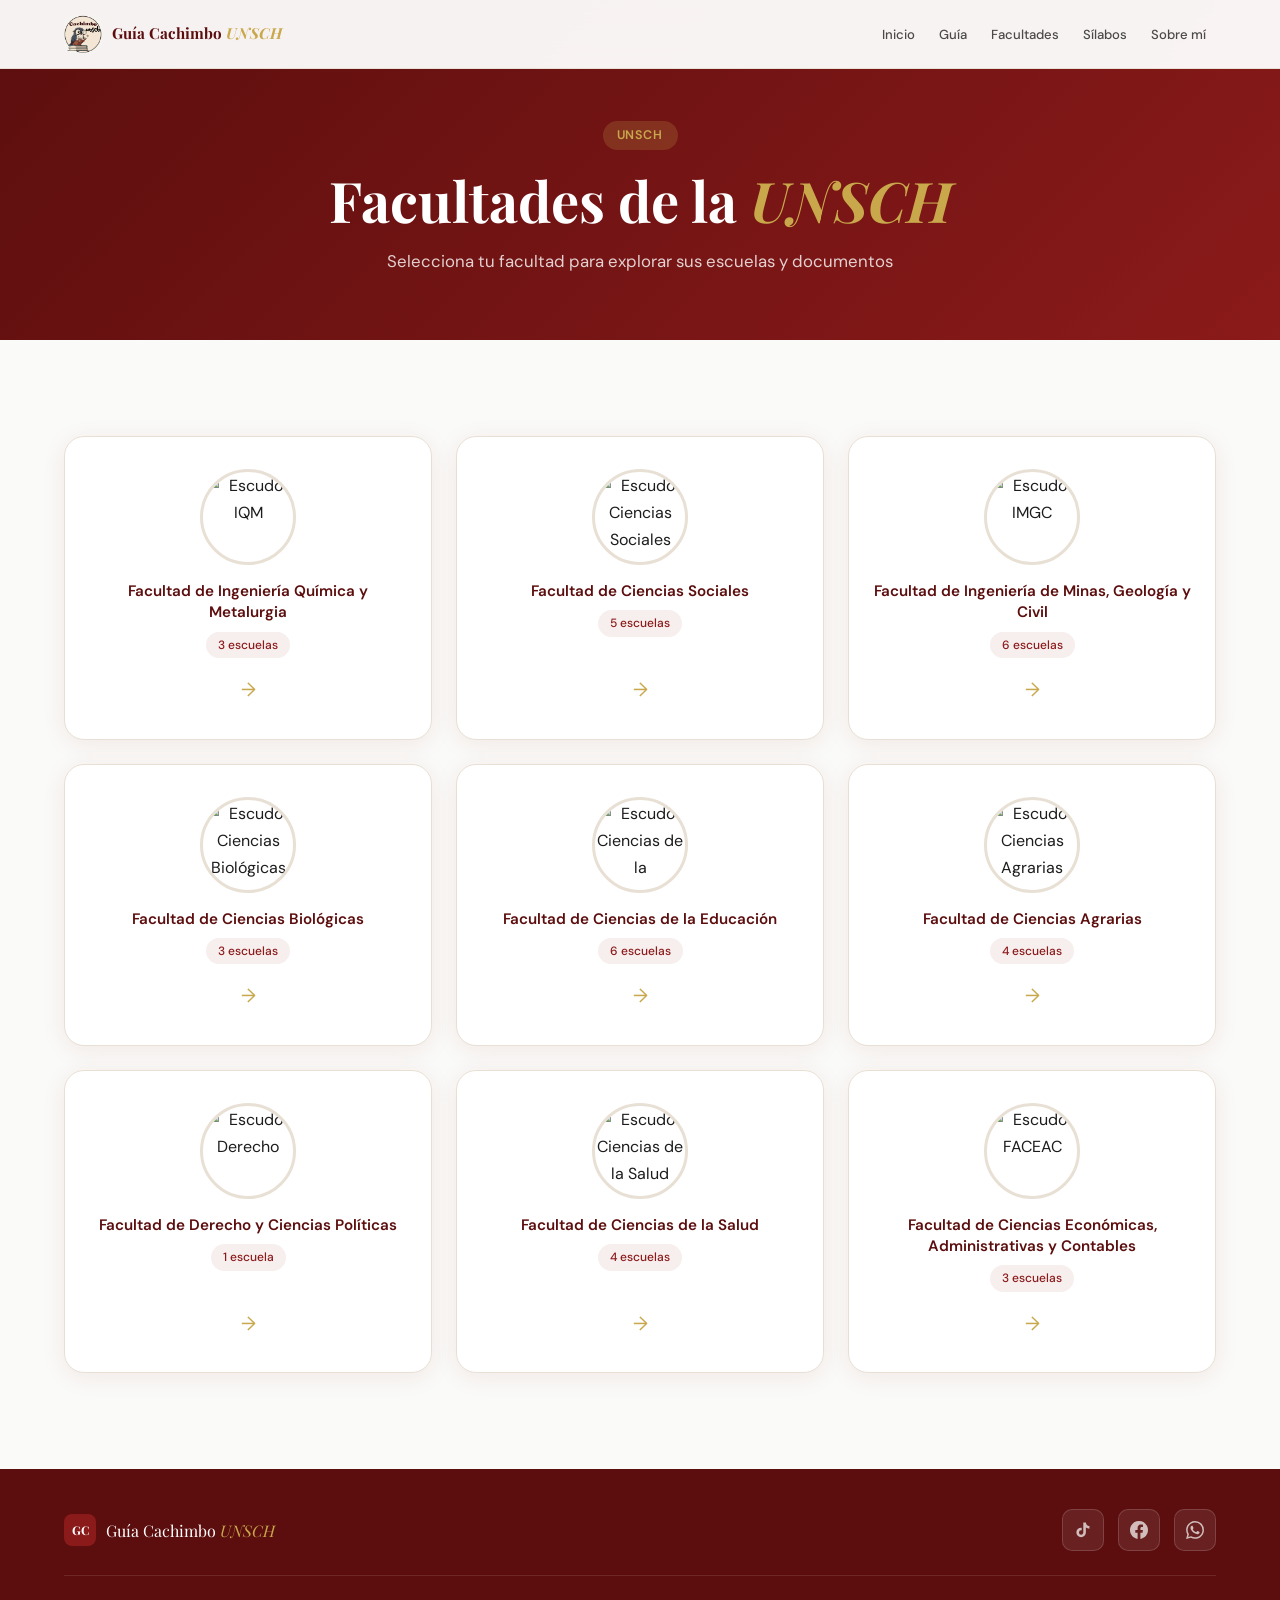
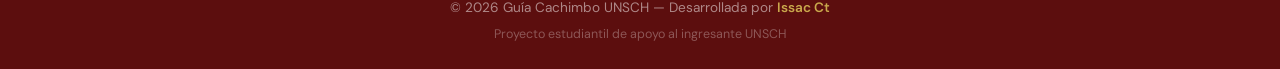
==== commit fea77d5a: "actualizcion de pdfs a drive" ====
--- a/documentos.html
+++ b/documentos.html
@@ -31,7 +31,7 @@
     </div>
   </nav>
 
-  <!-- HERO MEDIANO -->
+  <!-- HERO -->
   <section class="pagina-hero pagina-hero--md">
     <div class="pagina-hero-content">
       <span class="seccion-tag" id="hero-facultad">Facultad</span>
@@ -43,11 +43,9 @@
   <section class="seccion">
     <div class="container">
 
-      <!-- Botón volver -->
       <a id="btn-volver-esc" href="facultades.html" class="btn-volver-body">← Volver a Escuelas</a>
 
-      <!-- 3 tarjetas -->
-      <div class="docs-grid" id="docs-grid">
+      <div class="docs-grid">
 
         <!-- Currículo -->
         <div class="doc-card-full">
@@ -59,8 +57,8 @@
             <p class="doc-formato">📄 Formato PDF</p>
             <p class="doc-desc">Documento oficial que describe el perfil profesional, competencias y estructura académica de la carrera.</p>
             <div class="doc-btns">
-              <a id="btn-des-curriculo" href="#" download class="doc-btn doc-btn--rojo">⬇ Descargar</a>
-              <a id="btn-abr-curriculo" href="#" target="_blank" class="doc-btn doc-btn--dorado">↗ Abrir</a>
+              <button id="btn-des-curriculo" class="doc-btn doc-btn--rojo">⬇ Descargar</button>
+              <button id="btn-abr-curriculo" class="doc-btn doc-btn--dorado">↗ Abrir</button>
             </div>
           </div>
         </div>
@@ -75,8 +73,8 @@
             <p class="doc-formato">📄 Formato PDF</p>
             <p class="doc-desc">Lista completa de cursos por ciclo, con créditos, horas de teoría, práctica y laboratorio.</p>
             <div class="doc-btns">
-              <a id="btn-des-plan" href="#" download class="doc-btn doc-btn--rojo">⬇ Descargar</a>
-              <a id="btn-abr-plan" href="#" target="_blank" class="doc-btn doc-btn--dorado">↗ Abrir</a>
+              <button id="btn-des-plan" class="doc-btn doc-btn--rojo">⬇ Descargar</button>
+              <button id="btn-abr-plan" class="doc-btn doc-btn--dorado">↗ Abrir</button>
             </div>
           </div>
         </div>
@@ -91,8 +89,8 @@
             <p class="doc-formato">📄 Formato PDF</p>
             <p class="doc-desc">Representación visual de todos los cursos y sus conexiones, organizada por ciclos y series.</p>
             <div class="doc-btns">
-              <a id="btn-des-malla" href="#" download class="doc-btn doc-btn--rojo">⬇ Descargar</a>
-              <a id="btn-abr-malla" href="#" target="_blank" class="doc-btn doc-btn--dorado">↗ Abrir</a>
+              <button id="btn-des-malla" class="doc-btn doc-btn--rojo">⬇ Descargar</button>
+              <button id="btn-abr-malla" class="doc-btn doc-btn--dorado">↗ Abrir</button>
             </div>
           </div>
         </div>
@@ -130,56 +128,45 @@
 
   <script src="script.js"></script>
   <script>
-  // ── DATOS: rutas de PDFs por escuela ──
   const pdfs = {
-    // IQM
-    quimica:        { curriculo: 'pdfs/iqm/quimica-curriculo.pdf',        plan: 'pdfs/iqm/quimica-plan.pdf',        malla: 'pdfs/iqm/quimica-malla.pdf' },
-    alimentarias:   { curriculo: 'pdfs/iqm/alimentarias-curriculo.pdf',   plan: 'pdfs/iqm/alimentarias-plan.pdf',   malla: 'pdfs/iqm/alimentarias-malla.pdf' },
-    agroindustrial: { curriculo: 'pdfs/iqm/agroindustrial-curriculo.pdf', plan: 'pdfs/iqm/agroindustrial-plan.pdf', malla: 'pdfs/iqm/agroindustrial-malla.pdf' },
-    // Sociales
-    ts:           { curriculo: 'pdfs/sociales/ts-curriculo.pdf',           plan: 'pdfs/sociales/ts-plan.pdf',           malla: 'pdfs/sociales/ts-malla.pdf' },
-    antropologia: { curriculo: 'pdfs/sociales/antropologia-curriculo.pdf', plan: 'pdfs/sociales/antropologia-plan.pdf', malla: 'pdfs/sociales/antropologia-malla.pdf' },
-    comunicacion: { curriculo: 'pdfs/sociales/comunicacion-curriculo.pdf', plan: 'pdfs/sociales/comunicacion-plan.pdf', malla: 'pdfs/sociales/comunicacion-malla.pdf' },
-    arqueologia:  { curriculo: 'pdfs/sociales/arqueologia-curriculo.pdf',  plan: 'pdfs/sociales/arqueologia-plan.pdf',  malla: 'pdfs/sociales/arqueologia-malla.pdf' },
-    historia:     { curriculo: 'pdfs/sociales/historia-curriculo.pdf',     plan: 'pdfs/sociales/historia-plan.pdf',     malla: 'pdfs/sociales/historia-malla.pdf' },
-    // IMGC
-    minas:    { curriculo: 'pdfs/imgc/minas-curriculo.pdf',    plan: 'pdfs/imgc/minas-plan.pdf',    malla: 'pdfs/imgc/minas-malla.pdf' },
-    civil:    { curriculo: 'pdfs/imgc/civil-curriculo.pdf',    plan: 'pdfs/imgc/civil-plan.pdf',    malla: 'pdfs/imgc/civil-malla.pdf' },
-    sistemas: { curriculo: 'pdfs/imgc/sistemas-curriculo.pdf', plan: 'pdfs/imgc/sistemas-plan.pdf', malla: 'pdfs/imgc/sistemas-malla.pdf' },
-    fisica:   { curriculo: 'pdfs/imgc/fisica-curriculo.pdf',   plan: 'pdfs/imgc/fisica-plan.pdf',   malla: 'pdfs/imgc/fisica-malla.pdf' },
-    mate:     { curriculo: 'pdfs/imgc/mate-curriculo.pdf',     plan: 'pdfs/imgc/mate-plan.pdf',     malla: 'pdfs/imgc/mate-malla.pdf' },
-    estad:    { curriculo: 'pdfs/imgc/estad-curriculo.pdf',    plan: 'pdfs/imgc/estad-plan.pdf',    malla: 'pdfs/imgc/estad-malla.pdf' },
-    // CB
-    micro:    { curriculo: 'pdfs/cb/micro-curriculo.pdf',    plan: 'pdfs/cb/micro-plan.pdf',    malla: 'pdfs/cb/micro-malla.pdf' },
-    bio:      { curriculo: 'pdfs/cb/bio-curriculo.pdf',      plan: 'pdfs/cb/bio-plan.pdf',      malla: 'pdfs/cb/bio-malla.pdf' },
-    ecologia: { curriculo: 'pdfs/cb/ecologia-curriculo.pdf', plan: 'pdfs/cb/ecologia-plan.pdf', malla: 'pdfs/cb/ecologia-malla.pdf' },
-    // CE
-    inicial:   { curriculo: 'pdfs/ce/inicial-curriculo.pdf',   plan: 'pdfs/ce/inicial-plan.pdf',   malla: 'pdfs/ce/inicial-malla.pdf' },
-    primaria:  { curriculo: 'pdfs/ce/primaria-curriculo.pdf',  plan: 'pdfs/ce/primaria-plan.pdf',  malla: 'pdfs/ce/primaria-malla.pdf' },
-    lengua:    { curriculo: 'pdfs/ce/lengua-curriculo.pdf',    plan: 'pdfs/ce/lengua-plan.pdf',    malla: 'pdfs/ce/lengua-malla.pdf' },
-    matfis:    { curriculo: 'pdfs/ce/matfis-curriculo.pdf',    plan: 'pdfs/ce/matfis-plan.pdf',    malla: 'pdfs/ce/matfis-malla.pdf' },
-    ingles:    { curriculo: 'pdfs/ce/ingles-curriculo.pdf',    plan: 'pdfs/ce/ingles-plan.pdf',    malla: 'pdfs/ce/ingles-malla.pdf' },
-    socfil:    { curriculo: 'pdfs/ce/socfil-curriculo.pdf',    plan: 'pdfs/ce/socfil-plan.pdf',    malla: 'pdfs/ce/socfil-malla.pdf' },
-    edufisica: { curriculo: 'pdfs/ce/edufisica-curriculo.pdf', plan: 'pdfs/ce/edufisica-plan.pdf', malla: 'pdfs/ce/edufisica-malla.pdf' },
-    // CA
-    agronomia:    { curriculo: 'pdfs/ca/agronomia-curriculo.pdf',    plan: 'pdfs/ca/agronomia-plan.pdf',    malla: 'pdfs/ca/agronomia-malla.pdf' },
-    agricola:     { curriculo: 'pdfs/ca/agricola-curriculo.pdf',     plan: 'pdfs/ca/agricola-plan.pdf',     malla: 'pdfs/ca/agricola-malla.pdf' },
-    mv:           { curriculo: 'pdfs/ca/mv-curriculo.pdf',           plan: 'pdfs/ca/mv-plan.pdf',           malla: 'pdfs/ca/mv-malla.pdf' },
-    agroforestal: { curriculo: 'pdfs/ca/agroforestal-curriculo.pdf', plan: 'pdfs/ca/agroforestal-plan.pdf', malla: 'pdfs/ca/agroforestal-malla.pdf' },
-    // DCP
-    derecho: { curriculo: 'pdfs/dcp/derecho-curriculo.pdf', plan: 'pdfs/dcp/derecho-plan.pdf', malla: 'pdfs/dcp/derecho-malla.pdf' },
-    // CS
-    obstetricia: { curriculo: 'pdfs/cs/obstetricia-curriculo.pdf', plan: 'pdfs/cs/obstetricia-plan.pdf', malla: 'pdfs/cs/obstetricia-malla.pdf' },
-    enfermeria:  { curriculo: 'pdfs/cs/enfermeria-curriculo.pdf',  plan: 'pdfs/cs/enfermeria-plan.pdf',  malla: 'pdfs/cs/enfermeria-malla.pdf' },
-    farmacia:    { curriculo: 'pdfs/cs/farmacia-curriculo.pdf',    plan: 'pdfs/cs/farmacia-plan.pdf',    malla: 'pdfs/cs/farmacia-malla.pdf' },
-    mh:          { curriculo: 'pdfs/cs/mh-curriculo.pdf',          plan: 'pdfs/cs/mh-plan.pdf',          malla: 'pdfs/cs/mh-malla.pdf' },
-    // FACEAC
-    admi:     { curriculo: 'pdfs/faceac/admi-curriculo.pdf',     plan: 'pdfs/faceac/admi-plan.pdf',     malla: 'pdfs/faceac/admi-malla.pdf' },
-    conta:    { curriculo: 'pdfs/faceac/conta-curriculo.pdf',    plan: 'pdfs/faceac/conta-plan.pdf',    malla: 'pdfs/faceac/conta-malla.pdf' },
-    economia: { curriculo: 'pdfs/faceac/economia-curriculo.pdf', plan: 'pdfs/faceac/economia-plan.pdf', malla: 'pdfs/faceac/economia-malla.pdf' },
+    quimica:        { curriculo: 'https://drive.google.com/file/d/1YJ2rZ19tVHqt955H5JqQ7O-29cuPfVSE/view', plan: 'https://drive.google.com/file/d/1FyktUrkKgmIe6FQ7Izruq-6CRRvs7ntR/preview', malla: 'https://drive.google.com/file/d/1AF8li_KtC8DwuRuqASkbQzSDyQ0ygcjI/preview' },
+    alimentarias:   { curriculo: 'https://drive.google.com/file/d/1j92VeG7JSuSkmfXDWQlI1-brQPVnHeAb/view', plan: 'https://drive.google.com/file/d/1imaZw2uS_VYZ_3PT5blATsOiASXbXuNl/preview', malla: 'https://drive.google.com/file/d/1WoPqYJ8imH_ArKP1AUe3dcja5_VIj664/preview' },
+    agroindustrial: { curriculo: 'https://drive.google.com/file/d/1sIFt27bia91V319ncgsCTurCf1iiBJxg/view', plan: 'https://drive.google.com/file/d/194k5l2ETVyci4v3Uv-ZyoPLE-_-sG3lJ/preview', malla: 'https://drive.google.com/file/d/1GubT1rSUaJXVtzMvYniXUxyr0fLyW_6u/preview' },
+    ts:           { curriculo: 'https://drive.google.com/file/d/199YnxGpH5oxvn_bE9JEPrYZ6suKkuuku/view', plan: 'https://drive.google.com/file/d/1MLvCLSgz6suuL8sNJdGSquDagLSEbDJ9/view', malla: 'https://drive.google.com/file/d/10mrYxOVto3_krVdjbm-U14KaRK3JsVbp/preview' },
+    antropologia: { curriculo: 'https://drive.google.com/file/d/1X2EHlXs2GGnUbfCUEsBKJP_dppY2RZN/view', plan: 'https://drive.google.com/file/d/1NV0ZXw6hGLZJYnnpBhwoc_63GOUoAoDw/preview', malla: 'https://drive.google.com/file/d/1FSdE323eZCqMHjfDS5q3qiT4QhlmYzHX/preview' },
+    comunicacion: { curriculo: 'https://drive.google.com/file/d/1hB8WHWFMV5gjkAylY4Dmv6Rm32T_LHOT/view', plan: 'https://drive.google.com/file/d/1xfoNlvdf0XOp7Lr2aegxMoMy6I-ELsJH/preview', malla: 'https://drive.google.com/file/d/1thOXW9ZaLmhHug7Cw_MpXY2DYWHuxD5C/preview' },
+    arqueologia:  { curriculo: 'https://drive.google.com/file/d/1Xde-UBLAsTDu0gkKrKtQ0wub2TYAw1Tr/view', plan: 'https://drive.google.com/file/d/1i83VRsFM4ES0G5MUzIrGZdN0_txo3aVu/preview', malla: 'https://drive.google.com/file/d/1Ufd8oSZ2I80d1Tayaf2yYw8nLXsIHC5d/preview' },
+    historia:     { curriculo: 'https://drive.google.com/file/d/1h66zFB7glWHuXLvWVUv1YQhfEvIF9ost/view', plan: 'https://drive.google.com/file/d/1UtTnBw_Ke05zu1TTuvifIQKSDgf6miXA/preview', malla: 'https://drive.google.com/file/d/15TyQL9LtVpCasAK0nG0Qn3e13U0AvPNj/preview' },
+    minas:    { curriculo: 'https://drive.google.com/file/d/1Of0uOt_7gpkSrzjPdJhsQv6eyeXsTbTC/view', plan: 'https://drive.google.com/file/d/1IdUvvoExXv9OIISR2R30QsikCG_RsIhv/preview', malla: 'https://drive.google.com/file/d/1xxubn3vYcbYfaApO1vF9sUnOtJGgdCgL/preview' },
+    civil:    { curriculo: 'https://drive.google.com/file/d/1QsXN3IDSCtIsKVSTJQKmUkTdSbOH24rj/view', plan: 'https://drive.google.com/file/d/1T2nqd2FkZiI7e8aPlJALKg1H1UKtxUKj/preview', malla: 'https://drive.google.com/file/d/1a15-EbA2KilhtwXy6KO5XcUZoIb5Pgvc/preview' },
+    sistemas: { curriculo: 'https://drive.google.com/file/d/14DIsw6rKKDfENF3UFJIPT__mSKjtUnu_/view', plan: 'https://drive.google.com/file/d/1NVN9icw1IXRg7OyggClqUFYsm861Wjak/preview', malla: 'https://drive.google.com/file/d/1Wk5vQKFIqUW8IIRZC3WckDMRNMm44oeq/preview' },
+    fisica:   { curriculo: 'https://drive.google.com/file/d/11nX_LSufLQop2mS0GCTBOFPjHuqp1wOe/view', plan: 'https://drive.google.com/file/d/1076Djl3Ov_LuNmw7LCqd6LzkHGczGItX/preview', malla: 'https://drive.google.com/file/d/1QHMsdC7EYCJNV_jFR4RCeqWFAQnv-WCv/preview' },
+    mate:     { curriculo: 'https://drive.google.com/file/d/1TkcPzl1fFs7GquprahE7N07r1-2vPZQz/preview', plan: 'https://drive.google.com/file/d/184YjKwcEMvd9w1axoWhox4VieuzaMzi-/preview', malla: 'https://drive.google.com/file/d/1UNmfqD9evfCydar-OjGYUO66qqvKAiEC/preview' },
+    estad:    { curriculo: 'https://drive.google.com/file/d/1ol2HB_o1zV_WvdqkWBFWkM7E5EB2TL9_/preview', plan: 'https://drive.google.com/file/d/1HkCv9ZnVZ_ErkSSRAC9PgmM7kvVS8v__/preview', malla: 'https://drive.google.com/file/d/19onQ5Zbv6MDXzky34ahP2Q2e9zeMCKer/preview' },
+    micro:    { curriculo: 'https://drive.google.com/file/d/17p54DnI9p55qWwJTrrHLYTiNP6uyIuey/preview', plan: 'https://drive.google.com/file/d/11rW-xZ68jXrwa-OncbIMcODKq0HioOBU/preview', malla: 'https://drive.google.com/file/d/11rW-xZ68jXrwa-OncbIMcODKq0HioOBU/preview' },
+    bio:      { curriculo: 'https://drive.google.com/file/d/1rgxeR-LDPPzK5Z3vlHUf4RSiPpmkw-oP/preview', plan: 'https://drive.google.com/file/d/1c-fMTnVoJCec7ayxpXmSh6b4PZaTZYM1/preview', malla: 'https://drive.google.com/file/d/1EjLDosZu5hym-AfPyHd0ZeYhkFsGJSlz/preview' },
+    ecologia: { curriculo: 'https://drive.google.com/file/d/1s4O1hgSBBk7xFKRwC5W1AjE4NlIsnLKU/preview', plan: 'https://drive.google.com/file/d/1s4O1hgSBBk7xFKRwC5W1AjE4NlIsnLKU/preview', malla: 'https://drive.google.com/file/d/1Koz9i49tPLGoKqUcRqltOl6CHqG3FCaR/preview' },
+    inicial:   { curriculo: 'https://drive.google.com/file/d/1ZpOgnBpNwB3A4bwSMRbcOJOQIfqI2Q-M/preview', plan: 'https://drive.google.com/file/d/1RoPhTQm9S8BxzuIhqBhvMGlHjtq80R7m/preview', malla: 'https://drive.google.com/file/d/1aZPCy2gdTVauHhZMipMMhpDZ_a1ytj3B/preview' },
+    primaria:  { curriculo: 'https://drive.google.com/file/d/1-aT_zSqdhDj1NaCbX1UQr3EDb2tjrGIG/preview', plan: 'https://drive.google.com/file/d/1Kcjo43ax19TUHd4Bmagm8A8Z7gUmqh81/preview', malla: 'https://drive.google.com/file/d/1zX0boA2ZHfgTBGBfn8dOM0C3Y_Fr5hZi/preview' },
+    lengua:    { curriculo: 'https://drive.google.com/file/d/14V8ykuYUyzRoOyCJ2TA13-XyCHagbi2W/preview', plan: 'https://drive.google.com/file/d/154zc-1ymkX1YOKbkhF_iors9FiooF_7H/preview', malla: 'https://drive.google.com/file/d/1gu1kNPKAfejBRGaIc9o96pml6K894GtC/preview' },
+    matfis:    { curriculo: 'https://drive.google.com/file/d/1bRZSyP4q9wTUjZHD78PPqaJZCGqSfads/preview', plan: 'https://drive.google.com/file/d/1AY6_avIK7uOPDKDUC0IkxzHbMAeFqwxN/preview', malla: 'https://drive.google.com/file/d/15-HrPq4YFhk1awnVBfVp5CF1fKc4F4wO/preview' },
+    ingles:    { curriculo: 'https://drive.google.com/file/d/11Zb4m_qbbOLZW6ECBy6PF8O5Kj-b9rbE/preview', plan: 'https://drive.google.com/file/d/1xfgmu27nvudKk4lK5SZkv8aztzb3sf02/preview', malla: 'https://drive.google.com/file/d/1ziqnTVKR-8ufwZzEzLWg_9AOyYN4bH15/preview' },
+    socfil:    { curriculo: 'https://drive.google.com/file/d/1K9mOjwisUrv9V7wcXqfqC3B4pfTo-m6X/preview', plan: 'https://drive.google.com/file/d/1RDO7ZLHuVJjoSgJ2G_6mss2bHNuWgSNV/preview', malla: 'https://drive.google.com/file/d/1EGAd0OWwQ75G-pALKybcW1hBXCTHy_-X/preview' },
+    edufisica: { curriculo: 'https://drive.google.com/file/d/1LTQ3OtzmSZlnA8FQzZHR9Rp34lUT-mdx/preview', plan: 'https://drive.google.com/file/d/1e_OOklg1wGWzfcbTWSU70cX82LAss6g5/preview', malla: 'https://drive.google.com/file/d/1yP1k74Oj5h_jgGBVdybbnHz5VAn8CdJ0/preview' },
+    agronomia:    { curriculo: 'https://drive.google.com/file/d/1BTW3epDqrnQklxZgIZ-JxHQ-EuYGWI9d/preview', plan: 'https://drive.google.com/file/d/1R75xNzLFIwIyEGaLwd3dAZHNJUsaknz2/preview', malla: 'https://drive.google.com/file/d/1nQ1t6HGWe8XZeo4nUcSdRc7F3sRiGWoU/preview' },
+    agricola:     { curriculo: 'https://drive.google.com/file/d/1gCTWW7npBxFAEURnbYiDE1ssqSB1d9kf/preview', plan: 'https://drive.google.com/file/d/10TQl0CtY0vcui1dE5G5l_yVVofbc2jR9/preview', malla: 'https://drive.google.com/file/d/1yASNlkod87LvGi66Hg3BxNcWVNEzeFQC/preview' },
+    mv:           { curriculo: 'https://drive.google.com/file/d/1QOXCYX4mZxJV91XJ-3kt5vKBElLOqbWF/preview', plan: 'https://drive.google.com/file/d/1vKR-EbbmvNfOEmoCBJCzi-SUrvYZ5ko6/preview', malla: 'https://drive.google.com/file/d/1nwzT2VbkTBlDCRBscvRk_aZbaEglbITA/preview' },
+    agroforestal: { curriculo: 'https://drive.google.com/file/d/1iHDDRpXfQx1eN9cqjI4_J_lRG9JZowD-/preview', plan: 'https://drive.google.com/file/d/1MP68PRzK0l9OSgoeaF6HhyQQ6NWXIjiN/preview', malla: 'https://drive.google.com/file/d/19JNoN1k_07cQ8-5LwmxUm1aNuOKrusmL/preview' },
+    derecho: { curriculo: 'https://drive.google.com/file/d/16OUN_YlHzwdDgp6S1vCn74O5qBqAgNCH/preview', plan: 'https://drive.google.com/file/d/146CjaAHhHAtBwLJOAjhuO-LVvTrdc_-T/preview', malla: 'https://drive.google.com/file/d/1gyhY7-0bnSsLDxBEgS5dGgErp5ogpj3O/preview' },
+    obstetricia: { curriculo: 'https://drive.google.com/file/d/1RLYFuRPw3JIFvuNves4ki9guSBCBwl_7/preview', plan: 'https://drive.google.com/file/d/1sqvHOEzXnzc5kf4lQW0EiWB2c7Prp7Pl/preview', malla: 'https://drive.google.com/file/d/1F-wNLVVXZNYlI80tTNlCjPMNK0V3dg0_/preview' },
+    enfermeria:  { curriculo: 'https://drive.google.com/file/d/1zH-ndvRy12A--J3YsQ8XZG7k-XcFoE30/preview', plan: 'https://drive.google.com/file/d/1hm_M1GC6mbcyXQQIth5j-IeJ0Odnsq_v/preview', malla: 'https://drive.google.com/file/d/1_loAldLDh4D5LQxlLOUO72BMqJr1vwkz/preview' },
+    farmacia:    { curriculo: 'https://drive.google.com/file/d/1mskjQwCj0sg8JXmH8qPjRhAdmge0dnbj/preview', plan: 'https://drive.google.com/file/d/1W4ujXcfhOnZgktPrnZd1m5wA3ZecCHcO/preview', malla: 'https://drive.google.com/file/d/1HSw99xMRgdO-Qit4l-jcPz--em2Mj5KQ/preview' },
+    mh:          { curriculo: 'https://drive.google.com/file/d/1kurbJd0lUZWfsaS-zTIYDjiEuDL77xSN/preview', plan: 'https://drive.google.com/file/d/1gtShwPZ4UZ5H2hIXYl8usWi9LReAWQM_/preview', malla: 'https://drive.google.com/file/d/1xV-SHi0OvBcKFNMc-fJ4F3kqQ6Ncqc4J/preview' },
+    admi:     { curriculo: 'https://drive.google.com/file/d/1bFWsMGsgb6-xhcFMP7GNZbzu00GDa30J/preview', plan: 'https://drive.google.com/file/d/1Bv9HyuoarH5V5YZISvEb_vk_6dUfBgRs/preview', malla: 'https://drive.google.com/file/d/1kui42E7QgsytFytLeq6N0TzUmZxHadY9/preview' },
+    conta:    { curriculo: 'https://drive.google.com/file/d/1JC5eBP94lok7e1Wu1oVGY0nijDpj8JPx/preview', plan: 'https://drive.google.com/file/d/13QWn8J-L9Qgg2TzZUqKUncGqWh4RvylM/preview', malla: 'https://drive.google.com/file/d/1NQQBRWOmGskM2JTT9Vjnk7P95pp303Vr/preview' },
+    economia: { curriculo: 'https://drive.google.com/file/d/11BdLN7Anlhncxv2sj-u_fsaVDkqle-dS/preview', plan: 'https://drive.google.com/file/d/1YYW9hbKbE9whl_km4dGVZYk1It7LlDpo/preview', malla: 'https://drive.google.com/file/d/1BAu9LmSRgCMlsyE_mXRARmHbzdw6JrAX/preview' },
   };
 
-  // Nombres legibles de escuelas
   const nombres = {
     quimica: 'Ingeniería Química', alimentarias: 'Industrias Alimentarias', agroindustrial: 'Ingeniería Agroindustrial',
     ts: 'Trabajo Social', antropologia: 'Antropología Social', comunicacion: 'Ciencias de la Comunicación',
@@ -196,30 +183,32 @@
     admi: 'Administración de Empresas', conta: 'Contabilidad y Auditoría', economia: 'Economía',
   };
 
-  // ── LEER URL ──
-  const params   = new URLSearchParams(window.location.search);
-  const facId    = params.get('facultad');
-  const escId    = params.get('escuela');
-  const escPdfs  = pdfs[escId];
+  const params  = new URLSearchParams(window.location.search);
+  const facId   = params.get('facultad');
+  const escId   = params.get('escuela');
+  const escPdfs = pdfs[escId];
   const escNombre = nombres[escId] || 'Escuela';
 
+  function abrirLink(url) {
+    window.open(url, '_blank');
+  }
+
+  function descargarLink(url) {
+    window.open(url.replace('preview', 'export=download'), '_blank');
+  }
+
   if (escPdfs) {
-    // Hero
-    document.getElementById('hero-titulo').textContent  = escNombre;
+    document.getElementById('hero-titulo').textContent   = escNombre;
     document.getElementById('hero-facultad').textContent = 'Documentos de la escuela';
     document.title = escNombre + ' — Documentos';
-
-    // Botón volver
-    document.getElementById('btn-volver-esc').href = `escuelas.html?facultad=${facId}`;
-
-    // Asignar rutas a botones
-    document.getElementById('btn-des-curriculo').href = escPdfs.curriculo;
-    document.getElementById('btn-abr-curriculo').href = escPdfs.curriculo;
-    document.getElementById('btn-des-plan').href      = escPdfs.plan;
-    document.getElementById('btn-abr-plan').href      = escPdfs.plan;
-    document.getElementById('btn-des-malla').href     = escPdfs.malla;
-    document.getElementById('btn-abr-malla').href     = escPdfs.malla;
-
+    document.getElementById('btn-volver-esc').href = 'escuelas.html?facultad=' + facId;
+
+    document.getElementById('btn-abr-curriculo').onclick  = function(){ abrirLink(escPdfs.curriculo); };
+    document.getElementById('btn-des-curriculo').onclick  = function(){ descargarLink(escPdfs.curriculo); };
+    document.getElementById('btn-abr-plan').onclick       = function(){ abrirLink(escPdfs.plan); };
+    document.getElementById('btn-des-plan').onclick       = function(){ descargarLink(escPdfs.plan); };
+    document.getElementById('btn-abr-malla').onclick      = function(){ abrirLink(escPdfs.malla); };
+    document.getElementById('btn-des-malla').onclick      = function(){ descargarLink(escPdfs.malla); };
   } else {
     window.location.href = 'facultades.html';
   }
--- a/styles.css
+++ b/styles.css
@@ -2067,51 +2067,6 @@
 }
 
 /* ══════════════════════════════════════
-   BOTÓN VOLVER — SUPERIOR IZQUIERDA
-══════════════════════════════════════ */
-/*.btn-volver {
-  position: fixed !important;
-  top: 80px !important;
-  left: 20px !important;
-  bottom: auto !important;
-  transform: none !important;
-  writing-mode: horizontal-tb !important;
-  flex-direction: row !important;
-  padding: 12px 20px !important;
-  font-size: 0.9rem !important;
-  font-weight: 600 !important;
-  background: var(--rojo) !important;
-  color: var(--blanco) !important;
-  border: none !important;
-  border-radius: 10px !important;
-  box-shadow: 0 4px 16px rgba(139,26,26,0.3) !important;
-  gap: 8px !important;
-  z-index: 900 !important;
-}
-
-.btn-volver::before {
-  content: '←' !important;
-  font-size: 1rem !important;
-  writing-mode: horizontal-tb !important;
-  color: var(--blanco) !important;
-}
-
-.btn-volver:hover {
-  background: var(--rojo-oscuro) !important;
-  transform: translateX(-3px) !important;
-  box-shadow: 0 6px 20px rgba(139,26,26,0.4) !important;
-}
-
-@media (max-width: 600px) {
-  .btn-volver {
-    top: 76px !important;
-    left: 12px !important;
-    font-size: 0.8rem !important;
-    padding: 10px 14px !important;
-  }
-}*/
-
-/* ══════════════════════════════════════
    BOTÓN VOLVER — EN EL BODY
 ══════════════════════════════════════ */
 .btn-volver-body {
@@ -2597,3 +2552,24 @@
 @media (max-width: 420px) {
   .silabos-grid { grid-template-columns: 1fr; }
 }
+
+/* ══════════════════════════════════════
+   NAVBAR — AJUSTE PARA 6 ENLACES
+══════════════════════════════════════ */
+.nav-link {
+  padding: 8px 10px !important;
+  font-size: 0.82rem !important;
+}
+
+.nav-logo span {
+  font-size: 0.95rem;
+}
+
+/* ── Botones tipo button para documentos ── */
+button.doc-btn {
+  cursor: pointer;
+  border: none;
+  font-family: 'DM Sans', sans-serif;
+  font-size: 0.88rem;
+  font-weight: 600;
+}
